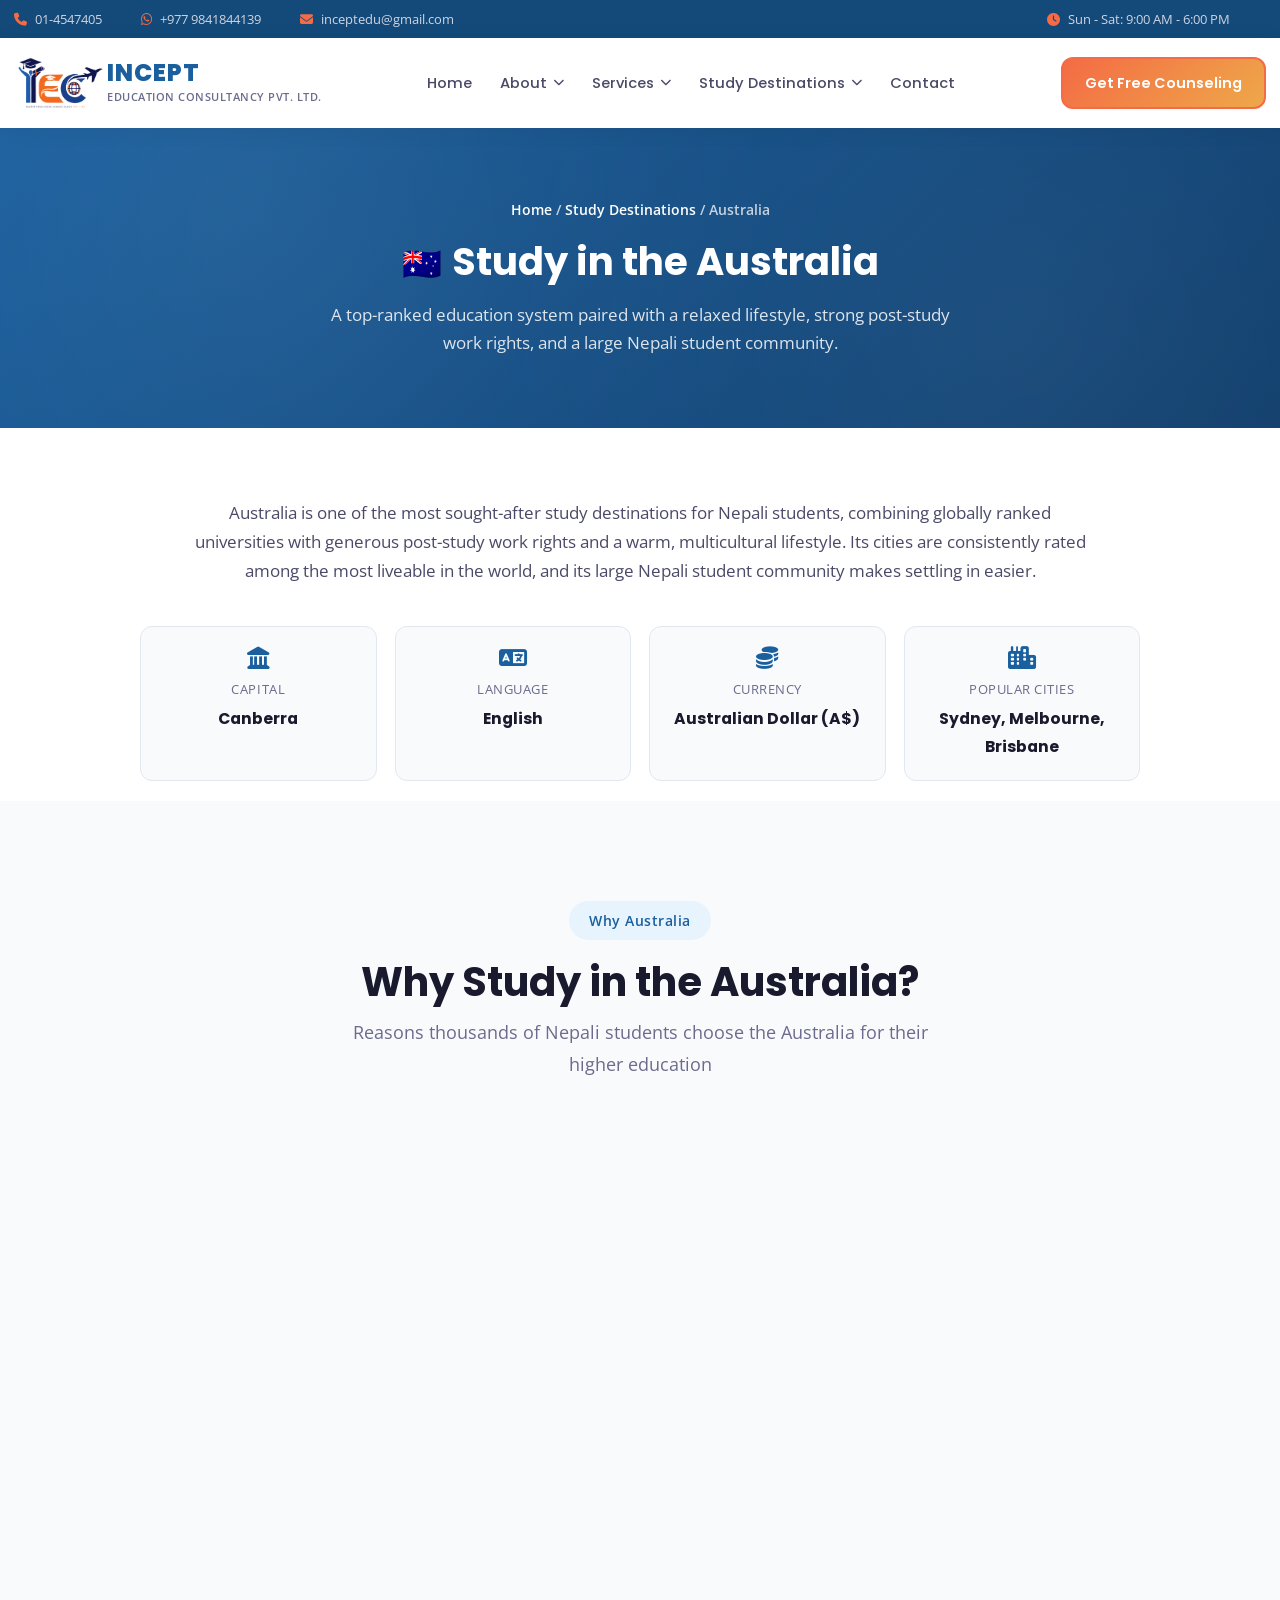
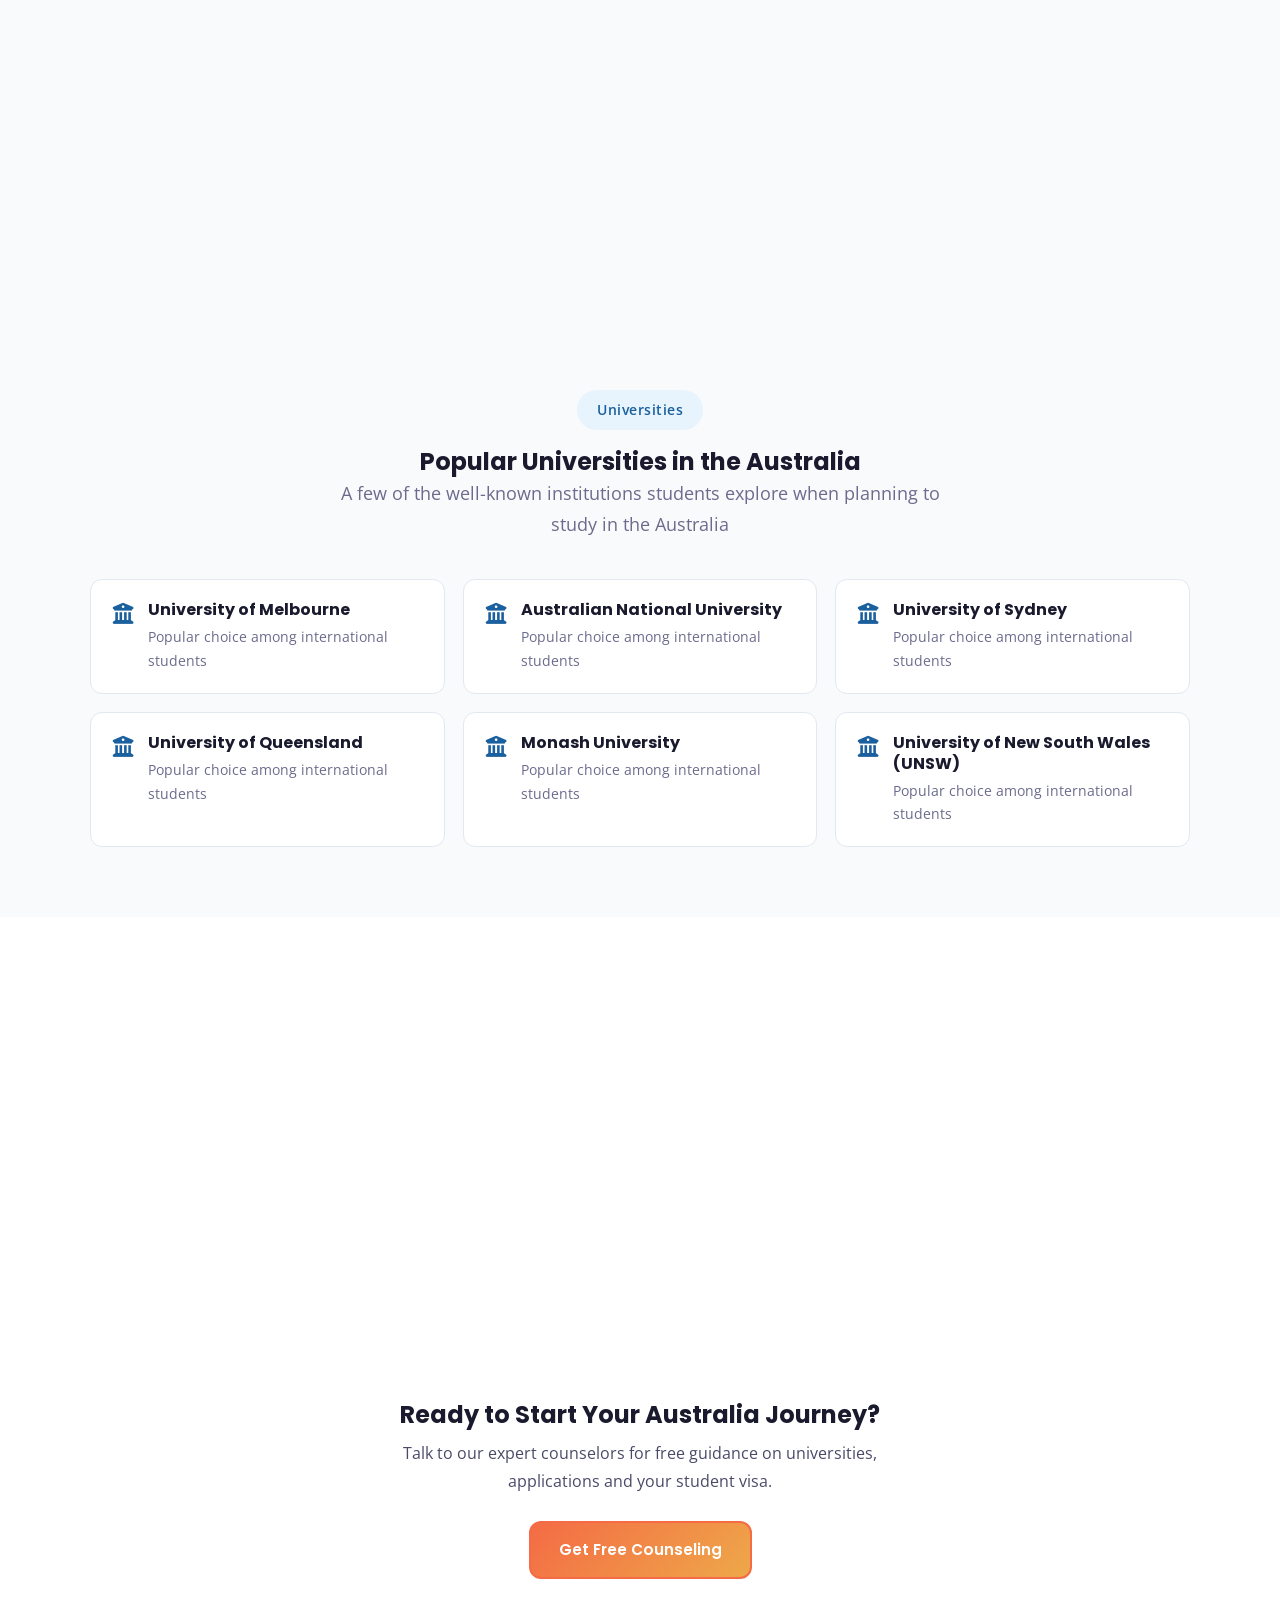
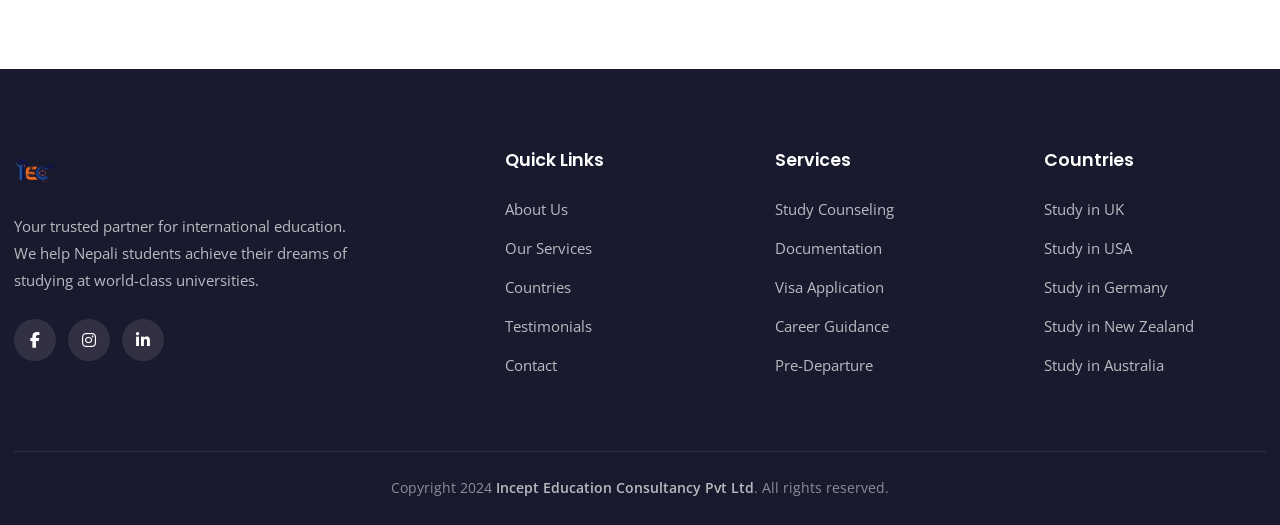
==== about-australia.html @ 6913bbd9 "Add files via upload" ====
<!DOCTYPE html>
<html lang="en">
<head>
    <meta charset="UTF-8">
    <meta name="viewport" content="width=device-width, initial-scale=1.0">
    <title>Study in Australia - Incept Education Consultancy Pvt Ltd</title>
    <meta name="description" content="Study in Australia - globally ranked universities, post-study work rights and student visa guidance from Incept Education Consultancy.">
    <link rel="stylesheet" href="css/style.css">
    <link href="https://fonts.googleapis.com/css2?family=Poppins:wght@300;400;500;600;700;800&family=Open+Sans:wght@400;500;600&display=swap" rel="stylesheet">
    <link rel="stylesheet" href="https://cdnjs.cloudflare.com/ajax/libs/font-awesome/6.4.0/css/all.min.css">
</head>
<body>
    <!-- Top Bar -->
    <div class="top-bar">
        <div class="container">
            <div class="top-bar-left">
                <span><i class="fas fa-phone"></i> <span class="editable" data-key="phone">01-4547405</span></span>
                <span><i class="fab fa-whatsapp"></i> <span class="editable" data-key="whatsapp">+977 9841844139</span></span>
                <span><i class="fas fa-envelope"></i> <span class="editable" data-key="email">inceptedu@gmail.com</span></span>
            </div>
            <div class="top-bar-right">
                <span><i class="fas fa-clock"></i> <span class="editable" data-key="hours">Sun - Sat: 9:00 AM - 6:00 PM</span></span>
            </div>
        </div>
    </div>

    <!-- Navigation -->
    <nav class="navbar" id="navbar">
        <div class="container">

            <a href="index.html" class="logo">
                <img src="images/logo.png" alt="Incept Education Consultancy Logo">
                <div class="logo-text">
                    <span class="logo-title editable" data-key="companyName">INCEPT</span>
                    <span class="logo-subtitle editable" data-key="companyTagline">Education Consultancy</span>
                </div>
            </a>

            <ul class="nav-menu" id="navMenu">
                <li><a href="index.html#home">Home</a></li>
                <li class="has-dropdown">
                    <a href="index.html#about" class="dropdown-toggle">About <i class="fas fa-chevron-down dropdown-arrow"></i></a>
                    <ul class="dropdown-menu">
                        <li><a href="ceo-message.html">Message from CEO</a></li>
                        <li><a href="index.html#about">Our Story</a></li>
                        <li><a href="index.html#about">Why Choose Us</a></li>
                        <li><a href="index.html#testimonials">Student Success Stories</a></li>
                    </ul>
                </li>
                <li class="has-dropdown">
                    <a href="index.html#services" class="dropdown-toggle">Services <i class="fas fa-chevron-down dropdown-arrow"></i></a>
                    <ul class="dropdown-menu">
                        <li><a href="index.html#services">Study Counseling</a></li>
                        <li><a href="index.html#services">Documentation</a></li>
                        <li><a href="index.html#services">Visa Application</a></li>
                        <li><a href="index.html#services">Career Guidance</a></li>
                        <li><a href="index.html#services">Pre-Departure Orientation</a></li>
                    </ul>
                </li>
                <li class="has-dropdown">
                    <a href="index.html#countries" class="dropdown-toggle">Study Destinations <i class="fas fa-chevron-down dropdown-arrow"></i></a>
                    <ul class="dropdown-menu">
                        <li><a href="about-uk.html">Study in UK</a></li>
                        <li><a href="about-usa.html">Study in USA</a></li>
                        <li><a href="about-germany.html">Study in Germany</a></li>
                        <li><a href="about-newzealand.html">Study in New Zealand</a></li>
                        <li><a href="about-australia.html" class="active">Study in Australia</a></li>
                    </ul>
                </li>
                <li><a href="index.html#contact">Contact</a></li>
            </ul>
            <a href="index.html#contact" class="btn btn-primary nav-cta">Get Free Counseling</a>
            <div class="hamburger" id="hamburger">
                <span></span>
                <span></span>
                <span></span>
            </div>
        </div>
    </nav>

    <!-- Country Hero -->
    <section class="ceo-hero country-hero">
        <div class="container">
            <div class="ceo-breadcrumb"><a href="index.html">Home</a> / <a href="index.html#countries">Study Destinations</a> / Australia</div>
            <h1><span class="flag-emoji">🇦🇺</span>Study in the Australia</h1>
            <p>A top-ranked education system paired with a relaxed lifestyle, strong post-study work rights, and a large Nepali student community.</p>
        </div>
    </section>

    <!-- Country Intro + Quick Facts -->
    <section class="country-intro">
        <div class="container">
            <p class="country-intro-text">Australia is one of the most sought-after study destinations for Nepali students, combining globally ranked universities with generous post-study work rights and a warm, multicultural lifestyle. Its cities are consistently rated among the most liveable in the world, and its large Nepali student community makes settling in easier.</p>
            <div class="quick-facts-grid">
                <div class="quick-fact">
                    <i class="fa-solid fa-landmark"></i>
                    <span class="quick-fact-label">Capital</span>
                    <span class="quick-fact-value">Canberra</span>
                </div>
                <div class="quick-fact">
                    <i class="fa-solid fa-language"></i>
                    <span class="quick-fact-label">Language</span>
                    <span class="quick-fact-value">English</span>
                </div>
                <div class="quick-fact">
                    <i class="fa-solid fa-coins"></i>
                    <span class="quick-fact-label">Currency</span>
                    <span class="quick-fact-value">Australian Dollar (A$)</span>
                </div>
                <div class="quick-fact">
                    <i class="fa-solid fa-city"></i>
                    <span class="quick-fact-label">Popular Cities</span>
                    <span class="quick-fact-value">Sydney, Melbourne, Brisbane</span>
                </div>
            </div>
        </div>
    </section>

    <!-- Why Study in Country -->
    <section class="why-choose">
        <div class="container">
            <div class="badge">Why Australia</div>
            <h2>Why Study in the Australia?</h2>
            <p class="section-desc">Reasons thousands of Nepali students choose the Australia for their higher education</p>
            <div class="why-grid">
                <div class="why-feature">
                    <div class="why-icon"><i class="fa-solid fa-graduation-cap"></i></div>
                    <h3>Globally Ranked Universities</h3>
                    <p>Several Australian universities are consistently ranked among the top 100 in the world.</p>
                </div>
                <div class="why-feature">
                    <div class="why-icon"><i class="fa-solid fa-briefcase"></i></div>
                    <h3>Work While You Study</h3>
                    <p>Eligible student visa holders can generally work part-time during the semester and more during scheduled breaks.</p>
                </div>
                <div class="why-feature">
                    <div class="why-icon"><i class="fa-solid fa-route"></i></div>
                    <h3>Post-Study Work Visa</h3>
                    <p>Graduates from many programmes can apply for a temporary graduate visa to gain Australian work experience.</p>
                </div>
                <div class="why-feature">
                    <div class="why-icon"><i class="fa-solid fa-users"></i></div>
                    <h3>Large Nepali Community</h3>
                    <p>A well-established Nepali student community across major cities makes it easier to settle in.</p>
                </div>
                <div class="why-feature">
                    <div class="why-icon"><i class="fa-solid fa-sun"></i></div>
                    <h3>High Quality of Life</h3>
                    <p>Cities like Melbourne and Sydney are consistently ranked among the world's most liveable.</p>
                </div>
                <div class="why-feature">
                    <div class="why-icon"><i class="fa-solid fa-earth-americas"></i></div>
                    <h3>Strong Global Recognition</h3>
                    <p>Australian qualifications are respected by employers throughout Asia-Pacific and beyond.</p>
                </div>
            </div>
        </div>
    </section>

    <!-- Popular Universities -->
    <section class="uni-section">
        <div class="container">
            <div class="badge">Universities</div>
            <h2>Popular Universities in the Australia</h2>
            <p class="section-desc">A few of the well-known institutions students explore when planning to study in the Australia</p>
            <div class="uni-grid">
                <div class="uni-card">
                    <i class="fa-solid fa-building-columns"></i>
                    <div>
                        <h4>University of Melbourne</h4>
                        <p>Popular choice among international students</p>
                    </div>
                </div>
                <div class="uni-card">
                    <i class="fa-solid fa-building-columns"></i>
                    <div>
                        <h4>Australian National University</h4>
                        <p>Popular choice among international students</p>
                    </div>
                </div>
                <div class="uni-card">
                    <i class="fa-solid fa-building-columns"></i>
                    <div>
                        <h4>University of Sydney</h4>
                        <p>Popular choice among international students</p>
                    </div>
                </div>
                <div class="uni-card">
                    <i class="fa-solid fa-building-columns"></i>
                    <div>
                        <h4>University of Queensland</h4>
                        <p>Popular choice among international students</p>
                    </div>
                </div>
                <div class="uni-card">
                    <i class="fa-solid fa-building-columns"></i>
                    <div>
                        <h4>Monash University</h4>
                        <p>Popular choice among international students</p>
                    </div>
                </div>
                <div class="uni-card">
                    <i class="fa-solid fa-building-columns"></i>
                    <div>
                        <h4>University of New South Wales (UNSW)</h4>
                        <p>Popular choice among international students</p>
                    </div>
                </div>
            </div>
        </div>
    </section>

    <!-- Student Visa Box -->
    <section class="visa-section">
        <div class="container">
            <div class="visa-box">
                <div class="visa-box-icon"><i class="fa-solid fa-passport"></i></div>
                <div class="visa-box-content">
                    <h3>Australia Student Visa (Subclass 500)</h3>
                    <p>Studying in Australia requires a Subclass 500 Student Visa, including proof of enrolment (CoE), financial capacity, and Genuine Student requirements. Our team supports you every step - or check the official process below.</p>
                    <a href="https://immi.homeaffairs.gov.au/visas/getting-a-visa/visa-listing/student-500" target="_blank" rel="noopener noreferrer" class="btn"><i class="fa-solid fa-arrow-up-right-from-square"></i> Visit Official Australia Immigration Site</a>
                </div>
            </div>
        </div>
    </section>

    <!-- CTA -->
    <section class="country-cta">
        <div class="container">
            <h2>Ready to Start Your Australia Journey?</h2>
            <p>Talk to our expert counselors for free guidance on universities, applications and your student visa.</p>
            <a href="index.html#contact" class="btn btn-primary">Get Free Counseling</a>
        </div>
    </section>

    <!-- Footer -->
    <footer class="footer">
        <div class="container">
            <div class="footer-grid">
                <div class="footer-about">
                    <div class="footer-logo">
                        <img src="images/logo.png" alt="Incept Education Consultancy Pvt Ltd Logo">
                    </div>
                    <p class="editable" data-key="footerDesc">Your trusted partner for international education. We help Nepali students achieve their dreams of studying at world-class universities.</p>
                    <div class="social-links">
                        <a href="https://www.facebook.com/incepteducationconsultancy" target="_blank"><i class="fab fa-facebook-f"></i></a>
                        <a href="https://www.instagram.com/incepteducationconsultancy" target="_blank"><i class="fab fa-instagram"></i></a>
                        <a href="https://linkedin.com/company/incept-education-consultancy-pvt-ltd" target="_blank"><i class="fab fa-linkedin-in"></i></a>
                    </div>
                </div>
                <div class="footer-links">
                    <h3>Quick Links</h3>
                    <ul>
                        <li><a href="index.html#about">About Us</a></li>
                        <li><a href="index.html#services">Our Services</a></li>
                        <li><a href="index.html#countries">Countries</a></li>
                        <li><a href="index.html#testimonials">Testimonials</a></li>
                        <li><a href="index.html#contact">Contact</a></li>
                    </ul>
                </div>
                <div class="footer-links">
                    <h3>Services</h3>
                    <ul>
                        <li><a href="index.html#services">Study Counseling</a></li>
                        <li><a href="index.html#services">Documentation</a></li>
                        <li><a href="index.html#services">Visa Application</a></li>
                        <li><a href="index.html#services">Career Guidance</a></li>
                        <li><a href="index.html#services">Pre-Departure</a></li>
                    </ul>
                </div>
                <div class="footer-links">
                    <h3>Countries</h3>
                    <ul>
                        <li><a href="about-uk.html">Study in UK</a></li>
                        <li><a href="about-usa.html">Study in USA</a></li>
                        <li><a href="about-germany.html">Study in Germany</a></li>
                        <li><a href="about-newzealand.html">Study in New Zealand</a></li>
                        <li><a href="about-australia.html">Study in Australia</a></li>
                    </ul>
                </div>
            </div>
            <div class="footer-bottom">
                <p>Copyright 2024 <span class="editable" data-key="companyFullName">Incept Education Consultancy Pvt Ltd</span>. All rights reserved.</p>
            </div>
        </div>
    </footer>

    <!-- Back to Top Button -->
    <a href="#" class="back-to-top" id="backToTop">
        <i class="fas fa-arrow-up"></i>
    </a>

    <script src="js/config.js"></script>
    <script src="js/main.js"></script>
</body>
</html>
---- css/style.css ----
/* ============================================
   INCEPT EDUCATION CONSULTANCY - STYLESHEET
   Modern, responsive, professional design
   ============================================ */

/* CSS Variables */
:root {
    --primary: #1a5f9e;
    --primary-dark: #134a7a;
    --primary-light: #e8f4fd;
    --accent: #f46b45;
    --accent-hover: #e55a2e;
    --text-dark: #1a1a2e;
    --text-body: #4a4a68;
    --text-light: #6b6b8d;
    --white: #ffffff;
    --bg-light: #f8fafc;
    --bg-gray: #eef2f7;
    --border: #e2e8f0;
    --shadow: 0 4px 6px -1px rgba(0, 0, 0, 0.07);
    --shadow-lg: 0 20px 40px -10px rgba(0, 0, 0, 0.1);
    --shadow-xl: 0 25px 60px -15px rgba(0, 0, 0, 0.15);
    --gradient-hero: linear-gradient(135deg, #1a5f9e 0%, #2c8fd1 50%, #1a5f9e 100%);
    --gradient-hero-overlay: linear-gradient(135deg, rgba(26, 95, 158, 0.92) 0%, rgba(44, 143, 209, 0.88) 100%);
    --gradient-accent: linear-gradient(135deg, #f46b45 0%, #eea849 100%);
    --gradient-cta: linear-gradient(135deg, #1a5f9e 0%, #0f3d6b 100%);
    --gradient-warm: linear-gradient(135deg, #667eea 0%, #764ba2 100%);
    --radius-sm: 8px;
    --radius-md: 12px;
    --radius-lg: 20px;
    --radius-xl: 28px;
    --transition: all 0.3s ease;
}

/* Reset & Base */
*, *::before, *::after {
    margin: 0;
    padding: 0;
    box-sizing: border-box;
}

html {
    scroll-behavior: smooth;
}

body {
    font-family: 'Open Sans', sans-serif;
    color: var(--text-body);
    line-height: 1.7;
    overflow-x: hidden;
    background: var(--white);
    margin: 0;
    padding: 0;
}

h1, h2, h3, h4, h5, h6 {
    font-family: 'Poppins', sans-serif;
    color: var(--text-dark);
    font-weight: 700;
    line-height: 1.3;
}

a {
    text-decoration: none;
    color: inherit;
    transition: var(--transition);
}

ul {
    list-style: none;
}

img {
    max-width: 100%;
    height: auto;
    display: block;
}

.container {
    max-width: 1320px;
    margin: 0 auto;
    padding: 0 14px;
}

.container-wide {
    max-width: 1520px;
    padding: 0 10px;
}

/* Buttons */
.btn {
    display: inline-flex;
    align-items: center;
    gap: 8px;
    padding: 14px 28px;
    border-radius: var(--radius-md);
    font-family: 'Poppins', sans-serif;
    font-weight: 600;
    font-size: 0.95rem;
    border: 2px solid transparent;
    cursor: pointer;
    transition: var(--transition);
}

.btn-primary {
    background: var(--gradient-accent);
    color: var(--white);
    border-color: var(--accent);
}

.btn-primary:hover {
    transform: translateY(-2px);
    box-shadow: 0 10px 30px rgba(244, 107, 69, 0.3);
}

.btn-outline {
    background: transparent;
    color: var(--white);
    border-color: rgba(255, 255, 255, 0.5);
}

.btn-outline:hover {
    background: rgba(255, 255, 255, 0.15);
    border-color: var(--white);
}

.btn-white {
    background: var(--white);
    color: var(--primary);
    border-color: var(--white);
}

.btn-white:hover {
    transform: translateY(-2px);
    box-shadow: 0 10px 30px rgba(255, 255, 255, 0.3);
}

.btn-lg {
    padding: 16px 36px;
    font-size: 1.05rem;
}

.btn-full {
    width: 100%;
    justify-content: center;
}

/* Badge */
.badge {
    display: inline-block;
    padding: 8px 20px;
    background: var(--primary-light);
    color: var(--primary);
    border-radius: 50px;
    font-size: 0.85rem;
    font-weight: 600;
    letter-spacing: 0.5px;
    margin-bottom: 16px;
}

.section-desc {
    font-size: 1.15rem;
    color: var(--text-light);
    max-width: 600px;
    margin: 0 auto 40px;
}

/* ==========================================
   TOP BAR
   ========================================== */
.top-bar {
    background: var(--primary-dark);
   color: #cfd4e0;
  font-size: 13px;
  padding: 8px 0;
}
.top-bar .container { display: flex; justify-content: space-between; flex-wrap: wrap; gap: 6px; }
.top-bar-left span, .top-bar-right span { margin-right: 18px; }
.top-bar i { color: var(--accent); margin-right: 5px; }

/* ==========================================
   NAVIGATION
   ========================================== */
.navbar {
    background: var(--white);
    padding: 16px 0;
    position: sticky;
    top: 0;
    z-index: 1000;
    box-shadow: 0 2px 20px rgba(0, 0, 0, 0.06);
    transition: var(--transition);
}

.navbar .container {
    display: flex;
    align-items: center;
    justify-content: space-between;
    gap: 24px;
    flex-wrap: nowrap;
}

.logo {
    display: flex;
    align-items: center;
    flex-shrink: 0;
}

.logo img {
    height: 58px;
    width: auto;
    object-fit: contain;
}

.logo-text {
    display: flex;
    flex-direction: column;
}

.logo-title {
    font-family: 'Poppins', sans-serif;
    font-size: 1.5rem;
    font-weight: 800;
    color: var(--primary);
    line-height: 1.1;
    letter-spacing: 1px;
}

.logo-subtitle {
    font-size: 0.7rem;
    color: var(--text-light);
    letter-spacing: 0.5px;
    text-transform: uppercase;
    font-weight: 600;
    white-space: nowrap;
}

/* Partner Universities Slider */
.partners {
    background: var(--bg-light);
    padding: 50px 0 60px;
    overflow: hidden;
}

.partners-heading {
    text-align: center;
    font-size: 0.95rem;
    font-weight: 600;
    letter-spacing: 1.5px;
    text-transform: uppercase;
    color: var(--text-light);
    margin-bottom: 30px;
}

.partners-track-wrapper {
    width: 100%;
    overflow: hidden;
    -webkit-mask-image: linear-gradient(to right, transparent, #000 8%, #000 92%, transparent);
    mask-image: linear-gradient(to right, transparent, #000 8%, #000 92%, transparent);
}

.partners-track {
    display: flex;
    align-items: center;
    gap: 60px;
    width: max-content;
    animation: partners-scroll 25s linear infinite;
}

.partners-track:hover {
    animation-play-state: paused;
}

.partner-logo {
    flex: 0 0 auto;
    height: 70px;
    display: flex;
    align-items: center;
    justify-content: center;
}

.partner-logo img {
    max-height: 100%;
    max-width: 160px;
    object-fit: contain;
    filter: grayscale(100%);
    opacity: 0.7;
    transition: var(--transition);
}

.partner-logo img:hover {
    filter: grayscale(0%);
    opacity: 1;
}

@keyframes partners-scroll {
    0% {
        transform: translateX(0);
    }
    100% {
        transform: translateX(-50%);
    }
}

/* Nav Dropdown Menus */
.has-dropdown {
    position: relative;
}

.dropdown-toggle {
    display: flex !important;
    align-items: center;
    gap: 6px;
}

.dropdown-arrow {
    font-size: 0.7rem;
    transition: var(--transition);
}

.has-dropdown:hover .dropdown-arrow,
.has-dropdown.open .dropdown-arrow {
    transform: rotate(180deg);
}

.dropdown-menu {
    position: absolute;
    top: calc(100% + 15px);
    left: 0;
    min-width: 230px;
    background: var(--white);
    border-radius: var(--radius-md);
    box-shadow: var(--shadow-xl);
    list-style: none;
    padding: 10px;
    opacity: 0;
    visibility: hidden;
    transform: translateY(10px);
    transition: var(--transition);
    z-index: 200;
}

.has-dropdown:hover .dropdown-menu,
.has-dropdown.open .dropdown-menu {
    opacity: 1;
    visibility: visible;
    transform: translateY(0);
}

.dropdown-menu li a {
    display: block;
    padding: 10px 14px;
    border-radius: var(--radius-sm);
    color: var(--text-body);
    font-size: 0.92rem;
    font-weight: 500;
    transition: var(--transition);
}

.dropdown-menu li a:hover {
    background: var(--primary-light);
    color: var(--primary);
    padding-left: 18px;
}

@media (max-width: 992px) {
    .dropdown-menu {
        position: static;
        opacity: 1;
        visibility: visible;
        transform: none;
        box-shadow: none;
        max-height: 0;
        overflow: hidden;
        padding: 0;
        transition: max-height 0.3s ease;
    }
    .has-dropdown.open .dropdown-menu {
        max-height: 400px;
        padding: 6px 0 6px 14px;
    }
}

/* Success Stories Slider */
.success-slider-section {
    background: var(--white);
    padding: 40px 0 50px;
    overflow: hidden;
}

.success-track-wrapper {
    width: 100%;
    overflow: hidden;
    -webkit-mask-image: linear-gradient(to right, transparent, #000 5%, #000 95%, transparent);
    mask-image: linear-gradient(to right, transparent, #000 5%, #000 95%, transparent);
}

.success-track {
    display: flex;
    align-items: center;
    gap: 16px;
    width: max-content;
    animation: success-scroll 35s linear infinite;
}

.success-track:hover {
    animation-play-state: paused;
}

.success-photo {
    flex: 0 0 auto;
    width: 130px;
    height: 130px;
    border-radius: var(--radius-md);
    overflow: hidden;
    box-shadow: var(--shadow);
    border: 2px solid var(--white);
}

.success-photo img {
    width: 100%;
    height: 100%;
    object-fit: cover;
    transition: var(--transition);
}

.success-photo img:hover {
    transform: scale(1.06);
}

@keyframes success-scroll {
    0% {
        transform: translateX(0);
    }
    100% {
        transform: translateX(-50%);
    }
}

.nav-menu {
    display: flex;
    align-items: center;
    gap: 4px;
    flex-shrink: 1;
}

.nav-menu a {
    font-family: 'Poppins', sans-serif;
    font-weight: 500;
    font-size: 0.92rem;
    color: var(--text-body);
    padding: 8px 12px;
    border-radius: var(--radius-sm);
    transition: var(--transition);
    white-space: nowrap;
}

.nav-menu a:hover,
.nav-menu a.active {
    color: var(--primary);
    background: var(--primary-light);
}

.nav-cta {
    padding: 12px 22px;
    font-size: 0.9rem;
    white-space: nowrap;
    flex-shrink: 0;
}

.hamburger {
    display: none;
    flex-direction: column;
    gap: 5px;
    cursor: pointer;
    padding: 5px;
}

.hamburger span {
    width: 28px;
    height: 3px;
    background: var(--primary);
    border-radius: 3px;
    transition: var(--transition);
}

.hamburger.active span:nth-child(1) {
    transform: rotate(45deg) translate(5px, 5px);
}

.hamburger.active span:nth-child(2) {
    opacity: 0;
}

.hamburger.active span:nth-child(3) {
    transform: rotate(-45deg) translate(6px, -6px);
}

/* ==========================================
   HERO SECTION
   ========================================== */
.hero {
    background: var(--primary-dark);
    position: relative;
    overflow: hidden;
    padding: 0 0 80px;
}

.hero-bg-slider {
    position: absolute;
    inset: 0;
    z-index: 0;
}

.hero-bg-slide {
    position: absolute;
    inset: 0;
    background-size: cover;
    background-position: center;
    opacity: 0;
    transition: opacity 1.8s ease-in-out;
}

.hero-bg-slide.active {
    opacity: 1;
}

.hero-bg-label {
    position: absolute;
    bottom: 24px;
    right: 32px;
    background: rgba(0, 0, 0, 0.35);
    color: var(--white);
    padding: 8px 18px;
    border-radius: 50px;
    font-size: 0.85rem;
    font-weight: 600;
    backdrop-filter: blur(6px);
    opacity: 0;
    transition: opacity 1.8s ease-in-out;
}

.hero-bg-slide.active .hero-bg-label {
    opacity: 1;
}

.hero-overlay {
    position: absolute;
    inset: 0;
    z-index: 1;
    background: var(--gradient-hero-overlay);
}

.hero::before {
    content: '';
    position: absolute;
    top: 0;
    left: 0;
    right: 0;
    bottom: 0;
    z-index: 1;
    background: 
        radial-gradient(circle at 20% 80%, rgba(255, 255, 255, 0.08) 0%, transparent 50%),
        radial-gradient(circle at 80% 20%, rgba(255, 255, 255, 0.05) 0%, transparent 50%);
    pointer-events: none;
}

.hero::after{
    display:none;
}

.hero-content {
    position: relative;
    z-index: 3;
    text-align: center;
    max-width: 900px;
    margin: 0 auto;
}

.hero-badge {
    display: inline-block;
    background: rgba(255, 255, 255, 0.15);
    color: var(--white);
    padding: 10px 24px;
    border-radius: 50px;
    font-size: 0.9rem;
    font-weight: 600;
    margin-bottom: 24px;
    backdrop-filter: blur(10px);
    border: 1px solid rgba(255, 255, 255, 0.2);
}

.hero-title {
    font-size: 3.5rem;
    color: var(--white);
    margin-bottom: 24px;
    line-height: 1.2;
    text-shadow: 0 2px 20px rgba(0, 0, 0, 0.1);
}

.hero-desc {
    font-size: 1.25rem;
    color: rgba(255, 255, 255, 0.9);
    margin-bottom: 40px;
    max-width: 700px;
    margin-left: auto;
    margin-right: auto;
}

.hero-btns {
    display: flex;
    gap: 16px;
    justify-content: center;
    margin-bottom: 60px;
    flex-wrap: wrap;
}

.hero-stats {
    display: grid;
    grid-template-columns: repeat(4, 1fr);
    gap: 24px;
    max-width: 800px;
    margin: 0 auto;
}

.stat-item {
    background: rgba(255, 255, 255, 0.12);
    backdrop-filter: blur(10px);
    border: 1px solid rgba(255, 255, 255, 0.15);
    border-radius: var(--radius-lg);
    padding: 24px 16px;
    text-align: center;
    transition: var(--transition);
}

.stat-item:hover {
    background: rgba(255, 255, 255, 0.2);
    transform: translateY(-4px);
}

.stat-number {
    font-family: 'Poppins', sans-serif;
    font-size: 2.2rem;
    font-weight: 800;
    color: var(--white);
    display: block;
    line-height: 1;
    margin-bottom: 8px;
}

.stat-label {
    font-size: 0.9rem;
    color: rgba(255, 255, 255, 0.85);
    font-weight: 500;
}

/* ==========================================
   ABOUT SECTION
   ========================================== */
.about {
    padding: 100px 0;
    background: var(--white);
}

.about-wrapper {
    display: grid;
    grid-template-columns: 1fr 1.2fr;
    gap: 40px;
    align-items: center;
}
.about-image {
    position: relative;
}

.about-img-wrapper {
    position: relative;
    width: 100%;
    aspect-ratio: 4/5;
    border-radius: var(--radius-xl);
    overflow: hidden;
    background: var(--gradient-hero);
    display: flex;
    align-items: center;
    justify-content: center;
    box-shadow: var(--shadow-xl);
}


.about-img-wrapper::before {
    content: '';
    position: absolute;
    top: 0;
    left: 0;
    right: 0;
    bottom: 0;
    background: 
        radial-gradient(circle at 30% 70%, rgba(255, 255, 255, 0.15) 0%, transparent 50%);
}

.about-img-wrapper i {
    font-size: 120px;
    color: rgba(255, 255, 255, 0.25);
    position: relative;
    z-index: 1;
}

.experience-badge {
    position: absolute;
    bottom: -20px;
    right: -20px;
    background: var(--white);
    border-radius: var(--radius-lg);
    padding: 24px 32px;
    box-shadow: var(--shadow-xl);
    text-align: center;
    z-index: 2;
}

.exp-years {
    font-family: 'Poppins', sans-serif;
    font-size: 2.5rem;
    font-weight: 800;
    color: var(--primary);
    display: block;
    line-height: 1;
}

.exp-text {
    font-size: 0.85rem;
    color: var(--text-light);
    font-weight: 600;
    text-transform: uppercase;
    letter-spacing: 1px;
}

.about-content h2 {
    font-size: 2.5rem;
    margin-bottom: 8px;
}

.about-content h3 {
    font-size: 1.4rem;
    color: var(--primary);
    margin: 24px 0 16px;
}

.about-content p {
    margin-bottom: 16px;
    color: var(--text-body);
}

.about-features {
    display: grid;
    grid-template-columns: 1fr 1fr;
    gap: 16px;
    margin: 32px 0;
}

.about-feature {
    display: flex;
    align-items: center;
    gap: 12px;
    padding: 14px 18px;
    background: var(--bg-light);
    border-radius: var(--radius-md);
    font-weight: 600;
    color: var(--text-dark);
    font-size: 0.95rem;
    transition: var(--transition);
}

.about-feature:hover {
    background: var(--primary-light);
    color: var(--primary);
    transform: translateX(4px);
}

.about-feature i {
    color: var(--accent);
    font-size: 1.1rem;
}

/* ==========================================
   SERVICES SECTION
   ========================================== */
.services {
    padding: 70px 0;
    background: var(--bg-light);
    text-align: center;
}

.services h2 {
    font-size: 2.5rem;
    margin-bottom: 8px;
}

.services-grid {
    display: grid;
    grid-template-columns: repeat(3, 1fr);
    gap: 18px;
    margin-top: 32px;
}

.service-card {
    background: var(--white);
    border-radius: var(--radius-xl);
    padding: 32px 26px;
    text-align: left;
    transition: var(--transition);
    border: 1px solid var(--border);
    position: relative;
    overflow: hidden;
}

.service-card::before {
    content: '';
    position: absolute;
    top: 0;
    left: 0;
    right: 0;
    height: 4px;
    background: var(--gradient-accent);
    transform: scaleX(0);
    transition: var(--transition);
    transform-origin: left;
}

.service-card:hover {
    transform: translateY(-8px);
    box-shadow: var(--shadow-xl);
    border-color: transparent;
}

.service-card:hover::before {
    transform: scaleX(1);
}

.service-icon {
    width: 64px;
    height: 64px;
    background: var(--primary-light);
    border-radius: var(--radius-md);
    display: flex;
    align-items: center;
    justify-content: center;
    margin-bottom: 24px;
    transition: var(--transition);
}

.service-icon i {
    font-size: 1.8rem;
    color: var(--primary);
    transition: var(--transition);
}

.service-card:hover .service-icon {
    background: var(--primary);
}

.service-card:hover .service-icon i {
    color: var(--white);
}

.service-card h3 {
    font-size: 1.25rem;
    margin-bottom: 12px;
    color: var(--text-dark);
}

.service-card p {
    color: var(--text-light);
    font-size: 0.95rem;
    line-height: 1.7;
    margin-bottom: 20px;
}

.service-link {
    display: inline-flex;
    align-items: center;
    gap: 8px;
    color: var(--primary);
    font-weight: 600;
    font-size: 0.95rem;
    transition: var(--transition);
}

.service-link:hover {
    color: var(--accent);
    gap: 12px;
}

.service-link i {
    font-size: 0.8rem;
    transition: var(--transition);
}

/* ==========================================
   COUNTRIES SECTION
   ========================================== */
.countries {
    padding: 100px 0;
    background: var(--white);
    text-align: center;
}

.countries h2 {
    font-size: 2.5rem;
    margin-bottom: 8px;
}

.countries-grid {
    display: grid;
    grid-template-columns: repeat(5, 1fr);
    gap: 24px;
    margin-top: 50px;
}

.country-card {
    background: var(--white);
    border-radius: var(--radius-xl);
    overflow: hidden;
    border: 1px solid var(--border);
    transition: var(--transition);
    box-shadow: var(--shadow);
}

.country-card:hover {
    transform: translateY(-8px);
    box-shadow: var(--shadow-xl);
    border-color: transparent;
}

.country-flag-wrapper {
    height: 120px;
    display: flex;
    align-items: center;
    justify-content: center;
    background: var(--bg-light);
    position: relative;
    overflow: hidden;
}

.country-flag-wrapper::after {
    content: '';
    position: absolute;
    bottom: 0;
    left: 0;
    right: 0;
    height: 40px;
    background: linear-gradient(to top, var(--white), transparent);
}

.country-flag {
    width: 80px;
    height: auto;
    border-radius: 4px;
    box-shadow: 0 4px 12px rgba(0, 0, 0, 0.1);
    transition: var(--transition);
}

.country-card:hover .country-flag {
    transform: scale(1.1);
}

.country-info {
    padding: 24px;
    text-align: left;
}

.country-info h3 {
    font-size: 1.15rem;
    margin-bottom: 12px;
    color: var(--text-dark);
}

.country-info p {
    font-size: 0.9rem;
    color: var(--text-light);
    line-height: 1.6;
    margin-bottom: 16px;
}

.country-link {
    display: inline-flex;
    align-items: center;
    gap: 6px;
    color: var(--primary);
    font-weight: 600;
    font-size: 0.9rem;
}

.country-link:hover {
    color: var(--accent);
    gap: 10px;
}

.country-link i {
    font-size: 0.75rem;
    transition: var(--transition);
}

/* ==========================================
   WHY CHOOSE US SECTION
   ========================================== */
.why-choose {
    padding: 100px 0;
    background: var(--bg-light);
    text-align: center;
}

.why-choose h2 {
    font-size: 2.5rem;
    margin-bottom: 8px;
}

.why-grid {
    display: grid;
    grid-template-columns: repeat(4, 1fr);
    gap: 30px;
    margin-top: 50px;
}

.why-feature {
    background: var(--white);
    border-radius: var(--radius-xl);
    padding: 40px 28px;
    text-align: center;
    transition: var(--transition);
    border: 1px solid var(--border);
}

.why-feature:hover {
    transform: translateY(-6px);
    box-shadow: var(--shadow-xl);
    border-color: transparent;
}

.why-icon {
    width: 72px;
    height: 72px;
    background: var(--primary-light);
    border-radius: 50%;
    display: flex;
    align-items: center;
    justify-content: center;
    margin: 0 auto 24px;
    transition: var(--transition);
}

.why-icon i {
    font-size: 1.8rem;
    color: var(--primary);
    transition: var(--transition);
}

.why-feature:hover .why-icon {
    background: var(--primary);
}

.why-feature:hover .why-icon i {
    color: var(--white);
}

.why-feature h3 {
    font-size: 1.2rem;
    margin-bottom: 12px;
    color: var(--text-dark);
}

.why-feature p {
    font-size: 0.95rem;
    color: var(--text-light);
    line-height: 1.7;
}

/* ==========================================
   TESTIMONIALS SECTION
   ========================================== */
.testimonials {
    padding: 100px 0;
    background: var(--white);
    text-align: center;
}

.testimonials h2 {
    font-size: 2.5rem;
    margin-bottom: 8px;
}

.testimonials-slider {
    max-width: 800px;
    margin: 50px auto 0;
    position: relative;
    min-height: 320px;
}

.testimonial-card {
    background: var(--white);
    border-radius: var(--radius-xl);
    padding: 48px 40px;
    border: 1px solid var(--border);
    box-shadow: var(--shadow);
    position: absolute;
    width: 100%;
    opacity: 0;
    transform: translateX(30px);
    transition: all 0.5s ease;
    pointer-events: none;
}

.testimonial-card.active {
    opacity: 1;
    transform: translateX(0);
    position: relative;
    pointer-events: auto;
}

.testimonial-quote {
    font-size: 3rem;
    color: var(--primary);
    opacity: 0.2;
    margin-bottom: 16px;
    line-height: 1;
}

.testimonial-text {
    font-size: 1.15rem;
    line-height: 1.8;
    color: var(--text-body);
    font-style: italic;
    margin-bottom: 32px;
}

.testimonial-author {
    display: flex;
    align-items: center;
    gap: 16px;
    justify-content: center;
}

.author-avatar {
    width: 56px;
    height: 56px;
    border-radius: 50%;
    display: flex;
    align-items: center;
    justify-content: center;
    font-family: 'Poppins', sans-serif;
    font-weight: 700;
    font-size: 1.1rem;
    color: var(--white);
    flex-shrink: 0;
}

.author-info {
    text-align: left;
}

.author-info h4 {
    font-size: 1.1rem;
    color: var(--text-dark);
    margin-bottom: 4px;
}

.author-info p {
    font-size: 0.9rem;
    color: var(--text-light);
}

.testimonial-dots {
    display: flex;
    gap: 10px;
    justify-content: center;
    margin-top: 32px;
}

.dot {
    width: 12px;
    height: 12px;
    border-radius: 50%;
    background: var(--border);
    cursor: pointer;
    transition: var(--transition);
}

.dot.active {
    background: var(--primary);
    width: 32px;
    border-radius: 6px;
}

/* ==========================================
   CTA SECTION
   ========================================== */
.cta {
    background: var(--gradient-cta);
    padding: 100px 0;
    text-align: center;
    position: relative;
    overflow: hidden;
}

.cta::before {
    content: '';
    position: absolute;
    top: 0;
    left: 0;
    right: 0;
    bottom: 0;
    background: 
        radial-gradient(circle at 30% 50%, rgba(255, 255, 255, 0.05) 0%, transparent 50%),
        radial-gradient(circle at 70% 50%, rgba(255, 255, 255, 0.03) 0%, transparent 50%);
    pointer-events: none;
}

.cta .container {
    position: relative;
    z-index: 1;
}

.cta h2 {
    font-size: 2.5rem;
    color: var(--white);
    margin-bottom: 16px;
}

.cta p {
    font-size: 1.15rem;
    color: rgba(255, 255, 255, 0.85);
    max-width: 600px;
    margin: 0 auto 32px;
}

/* ==========================================
   CONTACT SECTION
   ========================================== */
.contact {
    padding: 100px 0;
    background: var(--bg-light);
    text-align: center;
}

.contact h2 {
    font-size: 2.5rem;
    margin-bottom: 8px;
}

.contact-wrapper {
    display: grid;
    grid-template-columns: 1fr 1fr 1.2fr;
    gap: 30px;
    margin-top: 50px;
    text-align: left;
}

.contact-card {
    background: var(--white);
    border-radius: var(--radius-xl);
    padding: 32px;
    border: 1px solid var(--border);
    transition: var(--transition);
}

.contact-card:hover {
    box-shadow: var(--shadow-lg);
}

.contact-card h3 {
    font-size: 1.2rem;
    margin-bottom: 24px;
    display: flex;
    align-items: center;
    gap: 10px;
    color: var(--text-dark);
}

.contact-card h3 i {
    color: var(--primary);
    font-size: 1.1rem;
}

.contact-card p {
    color: var(--text-body);
    line-height: 1.8;
    font-size: 0.95rem;
}

.contact-map {
    margin-top: 20px;
    border-radius: var(--radius-md);
    overflow: hidden;
}

.contact-item {
    display: flex;
    align-items: flex-start;
    gap: 14px;
    margin-bottom: 20px;
    padding-bottom: 20px;
    border-bottom: 1px solid var(--border);
}

.contact-item:last-of-type {
    border-bottom: none;
    margin-bottom: 0;
    padding-bottom: 0;
}

.contact-item i {
    color: var(--primary);
    font-size: 1.1rem;
    margin-top: 4px;
    width: 24px;
    text-align: center;
}

.contact-item label {
    font-size: 0.8rem;
    color: var(--text-light);
    text-transform: uppercase;
    letter-spacing: 0.5px;
    display: block;
    margin-bottom: 4px;
    font-weight: 600;
}

.contact-item p {
    font-weight: 600;
    color: var(--text-dark);
    font-size: 0.95rem;
}

.contact-card .social-links {
    margin-top: 24px;
    padding-top: 20px;
    border-top: 1px solid var(--border);
}

.social-links {
    display: flex;
    gap: 12px;
}

.social-links a {
    width: 42px;
    height: 42px;
    border-radius: 50%;
    background: var(--primary-light);
    display: flex;
    align-items: center;
    justify-content: center;
    color: var(--primary);
    transition: var(--transition);
}

.social-links a:hover {
    background: var(--primary);
    color: var(--white);
    transform: translateY(-3px);
}

.contact-form-wrapper {
    background: var(--white);
    border-radius: var(--radius-xl);
    padding: 32px;
    border: 1px solid var(--border);
    transition: var(--transition);
}

.contact-form-wrapper:hover {
    box-shadow: var(--shadow-lg);
}

.contact-form-wrapper h3 {
    font-size: 1.3rem;
    margin-bottom: 24px;
    color: var(--text-dark);
}

.contact-form .form-row {
    display: grid;
    grid-template-columns: 1fr 1fr;
    gap: 16px;
}

.form-group {
    margin-bottom: 16px;
}

.form-group input,
.form-group select,
.form-group textarea {
    width: 100%;
    padding: 14px 18px;
    border: 2px solid var(--border);
    border-radius: var(--radius-md);
    font-family: 'Open Sans', sans-serif;
    font-size: 0.95rem;
    color: var(--text-dark);
    transition: var(--transition);
    background: var(--bg-light);
}

.form-group input:focus,
.form-group select:focus,
.form-group textarea:focus {
    outline: none;
    border-color: var(--primary);
    background: var(--white);
    box-shadow: 0 0 0 4px rgba(26, 95, 158, 0.1);
}

.form-group textarea {
    resize: vertical;
    min-height: 100px;
}

.form-group select {
    appearance: none;
    background-image: url("data:image/svg+xml,%3Csvg xmlns='http://www.w3.org/2000/svg' width='12' height='12' fill='%236b6b8d' viewBox='0 0 16 16'%3E%3Cpath d='M7.247 11.14 2.451 5.658C1.885 5.013 2.345 4 3.204 4h9.592a1 1 0 0 1 .753 1.659l-4.796 5.48a1 1 0 0 1-1.506 0z'/%3E%3C/svg%3E");
    background-repeat: no-repeat;
    background-position: right 16px center;
    padding-right: 40px;
}

/* ==========================================
   FOOTER
   ========================================== */
.footer {
    background: var(--text-dark);
    color: rgba(255, 255, 255, 0.7);
    padding: 80px 0 0;
}

.footer-grid {
    display: grid;
    grid-template-columns: 2fr 1fr 1fr 1fr;
    gap: 48px;
    margin-bottom: 60px;
}

.footer-about {
    max-width: 340px;
}

.footer-logo {
    display: flex;
    align-items: center;
    gap: 12px;
    margin-bottom: 20px;
}

.footer-logo img {
    width: 44px;
    height: 44px;
    object-fit: contain;
}

.footer-logo .logo-title {
    color: var(--white);
    font-size: 1.3rem;
}

.footer-logo .logo-subtitle {
    color: rgba(255, 255, 255, 0.6);
}

.footer-about p {
    line-height: 1.8;
    font-size: 0.95rem;
    margin-bottom: 24px;
}

.footer-about .social-links a {
    background: rgba(255, 255, 255, 0.1);
    color: var(--white);
}

.footer-about .social-links a:hover {
    background: var(--primary);
}

.footer-links h3 {
    color: var(--white);
    font-size: 1.1rem;
    margin-bottom: 24px;
    font-weight: 600;
}

.footer-links ul li {
    margin-bottom: 12px;
}

.footer-links ul li a {
    font-size: 0.95rem;
    transition: var(--transition);
    display: inline-block;
}

.footer-links ul li a:hover {
    color: var(--white);
    transform: translateX(4px);
}

.footer-bottom {
    border-top: 1px solid rgba(255, 255, 255, 0.1);
    padding: 24px 0;
    text-align: center;
    font-size: 0.9rem;
    color: rgba(255, 255, 255, 0.5);
}

.footer-bottom span {
    color: rgba(255, 255, 255, 0.7);
    font-weight: 600;
}

/* ==========================================
   BACK TO TOP
   ========================================== */
.back-to-top {
    position: fixed;
    bottom: 30px;
    right: 30px;
    width: 50px;
    height: 50px;
    background: var(--primary);
    color: var(--white);
    border-radius: 50%;
    display: flex;
    align-items: center;
    justify-content: center;
    font-size: 1.2rem;
    cursor: pointer;
    opacity: 0;
    visibility: hidden;
    transition: var(--transition);
    z-index: 999;
    box-shadow: 0 4px 15px rgba(26, 95, 158, 0.3);
}

.back-to-top.visible {
    opacity: 1;
    visibility: visible;
}

.back-to-top:hover {
    background: var(--primary-dark);
    transform: translateY(-4px);
}

/* ==========================================
   AI CHATBOT
   ========================================== */
.chatbot-container {
    position: fixed;
    bottom: 100px;
    right: 30px;
    width: 380px;
    max-height: 550px;
    background: var(--white);
    border-radius: var(--radius-xl);
    box-shadow: 0 20px 60px rgba(0, 0, 0, 0.2);
    z-index: 1001;
    display: flex;
    flex-direction: column;
    overflow: hidden;
    opacity: 0;
    visibility: hidden;
    transform: translateY(20px) scale(0.95);
    transition: all 0.3s cubic-bezier(0.34, 1.56, 0.64, 1);
}

.chatbot-container.active {
    opacity: 1;
    visibility: visible;
    transform: translateY(0) scale(1);
}

.chatbot-header {
    background: var(--gradient-hero);
    color: var(--white);
    padding: 18px 24px;
    display: flex;
    justify-content: space-between;
    align-items: center;
}

.chatbot-title {
    display: flex;
    align-items: center;
    gap: 10px;
    font-weight: 600;
    font-size: 1.05rem;
}

.chatbot-title i {
    font-size: 1.2rem;
}

.chatbot-close {
    background: none;
    border: none;
    color: var(--white);
    font-size: 1.2rem;
    cursor: pointer;
    opacity: 0.8;
    transition: var(--transition);
}

.chatbot-close:hover {
    opacity: 1;
}

.chatbot-messages {
    flex: 1;
    overflow-y: auto;
    padding: 24px;
    display: flex;
    flex-direction: column;
    gap: 14px;
    max-height: 380px;
}

.chatbot-message {
    display: flex;
    max-width: 85%;
}

.chatbot-message.bot {
    align-self: flex-start;
}

.chatbot-message.user {
    align-self: flex-end;
}

.message-bubble {
    padding: 14px 18px;
    border-radius: 18px;
    font-size: 0.9rem;
    line-height: 1.6;
}

.chatbot-message.bot .message-bubble {
    background: var(--bg-light);
    color: var(--text-body);
    border-bottom-left-radius: 4px;
}

.chatbot-message.user .message-bubble {
    background: var(--primary);
    color: var(--white);
    border-bottom-right-radius: 4px;
}

.quick-replies {
    display: flex;
    flex-wrap: wrap;
    gap: 8px;
    padding: 0 24px 16px;
}

.quick-reply {
    padding: 8px 16px;
    background: var(--primary-light);
    color: var(--primary);
    border: 1px solid var(--border);
    border-radius: 20px;
    font-size: 0.85rem;
    font-weight: 600;
    cursor: pointer;
    transition: var(--transition);
    font-family: 'Open Sans', sans-serif;
}

.quick-reply:hover {
    background: var(--primary);
    color: var(--white);
    border-color: var(--primary);
}

.chatbot-input-area {
    display: flex;
    gap: 10px;
    padding: 16px 24px;
    border-top: 1px solid var(--border);
    background: var(--bg-light);
}

.chatbot-input-area input {
    flex: 1;
    padding: 12px 18px;
    border: 2px solid var(--border);
    border-radius: 50px;
    font-size: 0.95rem;
    font-family: 'Open Sans', sans-serif;
    transition: var(--transition);
}

.chatbot-input-area input:focus {
    outline: none;
    border-color: var(--primary);
}

.chatbot-input-area button {
    width: 44px;
    height: 44px;
    border-radius: 50%;
    background: var(--primary);
    color: var(--white);
    border: none;
    cursor: pointer;
    transition: var(--transition);
    display: flex;
    align-items: center;
    justify-content: center;
}

.chatbot-input-area button:hover {
    background: var(--primary-dark);
    transform: scale(1.05);
}

.chatbot-toggle {
    position: fixed;
    bottom: 30px;
    right: 30px;
    width: 60px;
    height: 60px;
    border-radius: 50%;
    background: var(--gradient-accent);
    color: var(--white);
    border: none;
    cursor: pointer;
    font-size: 1.5rem;
    z-index: 1000;
    box-shadow: 0 8px 25px rgba(244, 107, 69, 0.4);
    transition: var(--transition);
    display: flex;
    align-items: center;
    justify-content: center;
}

.chatbot-toggle:hover {
    transform: scale(1.1) rotate(5deg);
}

.chatbot-toggle.hidden {
    transform: scale(0);
    opacity: 0;
}

.chatbot-container.active + .chatbot-toggle {
    display: none;
}

/* ==========================================
   RESPONSIVE DESIGN
   ========================================== */
@media (max-width: 1200px) {
    .container {
        padding: 0 20px;
    }
}

@media (max-width: 1024px) {
    .hero-title {
        font-size: 2.8rem;
    }

    .about-wrapper {
        grid-template-columns: 1fr;
        gap: 40px;
    }

    .about-image {
        max-width: 500px;
        margin: 0 auto;
    }

    .services-grid {
        grid-template-columns: repeat(2, 1fr);
    }

    .countries-grid {
        grid-template-columns: repeat(3, 1fr);
    }

    .why-grid {
        grid-template-columns: repeat(2, 1fr);
    }

    .contact-wrapper {
        grid-template-columns: 1fr 1fr;
    }

    .contact-form-wrapper {
        grid-column: 1 / -1;
    }

    .footer-grid {
        grid-template-columns: 1fr 1fr;
    }
}

@media (max-width: 768px) {
    .top-bar .container {
        justify-content: center;
    }

    .top-bar-left {
        gap: 16px;
    }

    .top-bar-right {
        display: none;
    }

    .hamburger {
        display: flex;
    }

    .nav-menu {
        position: fixed;
        top: 0;
        right: -100%;
        width: 280px;
        height: 100vh;
        background: var(--white);
        flex-direction: column;
        padding: 80px 24px 24px;
        gap: 8px;
        transition: var(--transition);
        box-shadow: -5px 0 30px rgba(0, 0, 0, 0.1);
    }

    .nav-menu.active {
        right: 0;
    }

    .nav-cta {
        display: none;
    }

    .hero {
        padding: 60px 0 40px;
    }

    .hero-title {
        font-size: 2rem;
    }

    .hero-desc {
        font-size: 1rem;
    }

    .hero-stats {
        grid-template-columns: repeat(2, 1fr);
        gap: 12px;
    }

    .stat-item {
        padding: 16px 12px;
    }

    .stat-number {
        font-size: 1.6rem;
    }

    .about,
    .services,
    .countries,
    .why-choose,
    .testimonials,
    .contact,
    .cta {
        padding: 60px 0;
    }

    .about-content h2,
    .services h2,
    .countries h2,
    .why-choose h2,
    .testimonials h2,
    .contact h2,
    .cta h2 {
        font-size: 1.8rem;
    }

    .services-grid {
        grid-template-columns: 1fr;
    }

    .countries-grid {
        grid-template-columns: 1fr;
    }

    .why-grid {
        grid-template-columns: 1fr;
    }

    .contact-wrapper {
        grid-template-columns: 1fr;
    }

    .contact-form .form-row {
        grid-template-columns: 1fr;
    }

    .footer-grid {
        grid-template-columns: 1fr;
        gap: 32px;
    }

    .testimonial-card {
        padding: 32px 24px;
    }

    .testimonial-text {
        font-size: 1rem;
    }

    .chatbot-container {
        width: calc(100vw - 40px);
        right: 20px;
        bottom: 90px;
    }

    .back-to-top {
        bottom: 100px;
    }

    .experience-badge {
        position: relative;
        bottom: auto;
        right: auto;
        margin-top: 20px;
        box-shadow: var(--shadow);
    }
}

@media (max-width: 480px) {
    .hero-title {
        font-size: 1.6rem;
    }

    .hero-btns {
        flex-direction: column;
    }

    .hero-btns .btn {
        width: 100%;
        justify-content: center;
    }

    .top-bar-left {
        flex-direction: column;
        gap: 6px;
        align-items: center;
    }

    .stat-item {
        padding: 12px 8px;
    }

    .stat-number {
        font-size: 1.3rem;
    }

    .stat-label {
        font-size: 0.8rem;
    }

    .about-features {
        grid-template-columns: 1fr;
    }

    .service-card {
        padding: 28px 24px;
    }

    .testimonial-author {
        flex-direction: column;
        text-align: center;
    }

    .author-info {
        text-align: center;
    }

    .chatbot-toggle {
        width: 50px;
        height: 50px;
        font-size: 1.2rem;
    }
}

/* ==========================================
   ANIMATIONS
   ========================================== */
@keyframes fadeInUp {
    from {
        opacity: 0;
        transform: translateY(30px);
    }
    to {
        opacity: 1;
        transform: translateY(0);
    }
}

@keyframes fadeIn {
    from { opacity: 0; }
    to { opacity: 1; }
}

@keyframes slideInRight {
    from {
        opacity: 0;
        transform: translateX(30px);
    }
    to {
        opacity: 1;
        transform: translateX(0);
    }
}

/* ==========================================
   ABOUT ANIMATION WIDGET
   (dot grid + swapping flags + typewriter country name)
   ========================================== */
.about-animation {
    position: relative;
    width: 100%;
    aspect-ratio: 4/5;
    border-radius: var(--radius-xl);
    overflow: hidden;
    background: var(--gradient-hero);
    box-shadow: var(--shadow-xl);
    display: flex;
    align-items: center;
    justify-content: center;
}

.about-animation .background-glow {
    position: absolute;
    inset: 0;
    background:
        radial-gradient(circle at 25% 25%, rgba(255, 255, 255, 0.18) 0%, transparent 45%),
        radial-gradient(circle at 75% 75%, rgba(255, 255, 255, 0.12) 0%, transparent 45%);
    z-index: 1;
}

.about-animation .dot-grid {
    position: absolute;
    inset: 0;
    background-image: radial-gradient(rgba(255, 255, 255, 0.35) 1.5px, transparent 1.5px);
    background-size: 22px 22px;
    z-index: 1;
    animation: dotDrift 12s linear infinite;
}

@keyframes dotDrift {
    0% { background-position: 0 0; }
    100% { background-position: 22px 22px; }
}

.flag-corner {
    position: absolute;
    width: 46px;
    height: 46px;
    border-radius: 50%;
    overflow: hidden;
    z-index: 2;
    border: 3px solid rgba(255, 255, 255, 0.9);
    box-shadow: 0 4px 12px rgba(0, 0, 0, 0.3);
    animation: flagFloat 4s ease-in-out infinite;
}

.flag-corner img {
    width: 100%;
    height: 100%;
    object-fit: cover;
    display: block;
    transition: opacity 0.3s ease;
}

.flag-tl { top: 8%; left: 10%; animation-delay: 0s; }
.flag-tc { top: 5%; left: 50%; margin-left: -23px; animation-delay: 0.6s; }
.flag-tr { top: 8%; right: 10%; animation-delay: 1s; }
.flag-bl { bottom: 22%; left: 10%; animation-delay: 2s; }
.flag-br { bottom: 22%; right: 10%; animation-delay: 3s; }

@keyframes flagFloat {
    0%, 100% { transform: translateY(0) scale(1); opacity: 0.9; }
    50% { transform: translateY(-8px) scale(1.08); opacity: 1; }
}

.animation-center {
    position: relative;
    z-index: 3;
    text-align: center;
    padding: 24px;
}

.study-abroad-label {
    display: block;
    font-family: 'Poppins', sans-serif;
    font-weight: 700;
    font-size: 1.3rem;
    color: var(--white);
    letter-spacing: 0.5px;
    margin-bottom: 10px;
    text-shadow: 0 2px 10px rgba(0, 0, 0, 0.15);
}

.country-type {
    display: inline-flex;
    align-items: center;
    font-family: 'Poppins', sans-serif;
    font-weight: 800;
    font-size: 2.1rem;
    color: var(--accent);
    text-shadow: 0 2px 14px rgba(0, 0, 0, 0.2);
    min-height: 1.3em;
}

.country-type::after {
    content: '';
    display: inline-block;
    width: 3px;
    height: 1.9rem;
    background: var(--white);
    margin-left: 4px;
    animation: caretBlink 0.9s step-end infinite;
}

@keyframes caretBlink {
    0%, 100% { opacity: 1; }
    50% { opacity: 0; }
}

.mini-cta-row {
    position: absolute;
    left: 20px;
    right: 20px;
    bottom: 24px;
    display: flex;
    gap: 12px;
    z-index: 3;
}

.mini-cta {
    flex: 1;
    display: flex;
    flex-direction: column;
    align-items: center;
    gap: 8px;
    background: var(--gradient-cta);
    color: var(--white);
    border-radius: var(--radius-md);
    padding: 16px 10px;
    font-family: 'Poppins', sans-serif;
    font-weight: 600;
    font-size: 0.85rem;
    box-shadow: var(--shadow);
    transition: var(--transition);
}

.mini-cta i {
    font-size: 1.3rem;
    color: var(--accent);
}

.mini-cta:hover {
    transform: translateY(-4px);
    box-shadow: var(--shadow-lg);
}

@media (max-width: 480px) {
    .flag-corner { font-size: 1.8rem; }
    .study-abroad-label { font-size: 1.1rem; }
    .country-type { font-size: 1.5rem; }
    .mini-cta-row { flex-wrap: wrap; }
    .mini-cta { flex: 1 1 30%; padding: 12px 6px; font-size: 0.75rem; }
}

/* ==========================================
   STUDY DESTINATIONS SLIDER
   ========================================== */
.destination-slider-section {
    padding: 80px 0;
    background: var(--bg-light);
    text-align: center;
}

.slider-title {
    font-size: 2rem;
    font-weight: 800;
    color: var(--primary-dark);
    margin: 0 0 6px;
}

.slider-title .accent {
    position: relative;
    display: inline-block;
}

.slider-title .accent::after {
    content: "";
    position: absolute;
    left: 0;
    right: 0;
    bottom: -6px;
    height: 3px;
    background: var(--accent);
}

.slider-subtitle {
    font-size: 1.05rem;
    font-weight: 600;
    color: var(--text-light);
    margin: 0 0 30px;
}

.slider-viewport {
    position: relative;
    overflow: hidden;
}

.slider-track {
    display: flex;
    gap: 16px;
    transition: transform 0.5s ease;
}

.slide-card {
    position: relative;
    display: block;
    flex: 0 0 calc((100% - 32px) / 3);
    height: 380px;
    border-radius: var(--radius-lg);
    overflow: hidden;
    box-shadow: var(--shadow-lg);
    transition: transform 0.3s ease, box-shadow 0.3s ease;
    text-decoration: none;
    color: inherit;
    cursor: pointer;
}

.slide-card:hover {
    transform: translateY(-6px);
    box-shadow: 0 16px 34px rgba(0, 0, 0, 0.22);
}

.slide-card img {
    width: 100%;
    height: 100%;
    object-fit: cover;
    display: block;
}

.slide-label {
    position: absolute;
    left: 0;
    right: 0;
    bottom: 18px;
    display: flex;
    justify-content: center;
    pointer-events: none;
}

.slide-label span {
    background: var(--accent);
    color: #fff;
    padding: 9px 24px;
    border-radius: 50px;
    font-size: 1.05rem;
    font-weight: 700;
    letter-spacing: 0.2px;
    box-shadow: 0 6px 16px rgba(0, 0, 0, 0.3);
}

.slider-arrow {
    position: absolute;
    top: 50%;
    transform: translateY(-50%);
    width: 42px;
    height: 42px;
    border-radius: 50%;
    background: var(--white);
    border: none;
    box-shadow: 0 4px 12px rgba(0, 0, 0, 0.2);
    display: flex;
    align-items: center;
    justify-content: center;
    cursor: pointer;
    z-index: 5;
    transition: transform 0.2s ease, box-shadow 0.2s ease;
}

.slider-arrow:hover {
    transform: translateY(-50%) scale(1.08);
    box-shadow: 0 6px 16px rgba(0, 0, 0, 0.28);
}

.slider-arrow svg {
    width: 18px;
    height: 18px;
    stroke: var(--primary-dark);
    fill: none;
    stroke-width: 2.5;
    stroke-linecap: round;
    stroke-linejoin: round;
}

.arrow-prev { left: -6px; }
.arrow-next { right: -6px; }

.slider-dots {
    display: flex;
    justify-content: center;
    gap: 8px;
    margin-top: 22px;
}

.slider-dot {
    width: 8px;
    height: 8px;
    border-radius: 50%;
    background: #c9cde0;
    border: none;
    cursor: pointer;
    padding: 0;
    transition: background 0.2s ease, width 0.2s ease;
}

.slider-dot.active {
    background: var(--primary-dark);
    width: 22px;
    border-radius: 5px;
}

@media (max-width: 900px) {
    .slide-card { flex: 0 0 calc((100% - 16px) / 2); }
}

@media (max-width: 600px) {
    .slide-card { flex: 0 0 100%; height: 280px; }
    .slider-arrow { width: 36px; height: 36px; }
    .slider-title { font-size: 1.5rem; }
}

/* ==========================================
   OUTLINE NAVY BUTTON (used on CEO message page)
   ========================================== */
.btn-outline-navy {
    background: transparent;
    color: var(--primary);
    border-color: var(--primary);
}

.btn-outline-navy:hover {
    background: var(--primary);
    color: var(--white);
}

/* ==========================================
   CEO MESSAGE PAGE
   ========================================== */
.ceo-hero {
    background: var(--gradient-cta);
    padding: 70px 0;
    text-align: center;
    position: relative;
    overflow: hidden;
}

.ceo-hero::before {
    content: '';
    position: absolute;
    inset: 0;
    background:
        radial-gradient(circle at 20% 30%, rgba(255, 255, 255, 0.06) 0%, transparent 50%),
        radial-gradient(circle at 80% 70%, rgba(255, 255, 255, 0.05) 0%, transparent 50%);
    pointer-events: none;
}

.ceo-hero .container {
    position: relative;
    z-index: 1;
}

.ceo-breadcrumb {
    color: rgba(255, 255, 255, 0.75);
    font-size: 0.9rem;
    font-weight: 600;
    margin-bottom: 14px;
}

.ceo-breadcrumb a {
    color: var(--white);
}

.ceo-breadcrumb a:hover {
    text-decoration: underline;
}

.ceo-hero h1 {
    color: var(--white);
    font-size: 2.4rem;
}

.ceo-message-section {
    padding: 80px 0;
    background: var(--white);
}

.ceo-message-wrapper {
    display: grid;
    grid-template-columns: 320px 1fr;
    gap: 56px;
    align-items: start;
    max-width: 1100px;
    margin: 0 auto;
}

.ceo-profile {
    position: sticky;
    top: 110px;
    text-align: center;
    background: var(--bg-light);
    border-radius: var(--radius-xl);
    padding: 32px 24px;
    border: 1px solid var(--border);
}

.ceo-photo {
    width: 180px;
    height: 180px;
    border-radius: 50%;
    margin: 0 auto 20px;
    background: var(--gradient-hero);
    display: flex;
    align-items: center;
    justify-content: center;
    box-shadow: var(--shadow-lg);
    overflow: hidden;
}

.ceo-photo img {
    width: 100%;
    height: 100%;
    object-fit: cover;
    border-radius: 50%;
    display: block;
}

.ceo-photo i {
    font-size: 4.5rem;
    color: rgba(255, 255, 255, 0.85);
}

.ceo-name {
    font-size: 1.3rem;
    margin-bottom: 4px;
}

.ceo-title {
    color: var(--accent);
    font-weight: 600;
    font-size: 0.95rem;
    margin-bottom: 20px;
}

.ceo-profile .social-links {
    justify-content: center;
}

.ceo-message-body .quote-mark {
    font-size: 3.5rem;
    color: var(--primary-light);
    line-height: 1;
    margin-bottom: 8px;
}

.ceo-message-body p {
    margin-bottom: 20px;
    color: var(--text-body);
    font-size: 1.05rem;
}

.ceo-signature {
    margin-top: 32px;
    padding-top: 24px;
    border-top: 1px solid var(--border);
}

.ceo-signature .sig-name {
    font-family: 'Poppins', sans-serif;
    font-weight: 700;
    color: var(--text-dark);
    font-size: 1.1rem;
}

.ceo-signature .sig-title {
    color: var(--text-light);
    font-size: 0.9rem;
}

.back-to-home {
    display: inline-flex;
    align-items: center;
    gap: 8px;
    margin-top: 40px;
}

@media (max-width: 900px) {
    .ceo-message-wrapper {
        grid-template-columns: 1fr;
    }
    .ceo-profile {
        position: static;
        max-width: 320px;
        margin: 0 auto;
    }
}

@media (max-width: 480px) {
    .ceo-hero h1 { font-size: 1.7rem; }
}

/* ==========================================
   COUNTRY / STUDY DESTINATION PAGES
   ========================================== */
.country-hero .flag-emoji {
    font-size: 2rem;
    margin-right: 10px;
}

.country-hero p {
    color: rgba(255, 255, 255, 0.85);
    max-width: 640px;
    margin: 14px auto 0;
    font-size: 1.05rem;
}

.country-intro {
    padding: 70px 0 20px;
    background: var(--white);
}

.country-intro-text {
    max-width: 900px;
    margin: 0 auto;
    text-align: center;
    color: var(--text-body);
    font-size: 1.08rem;
}

.quick-facts-grid {
    max-width: 1000px;
    margin: 40px auto 0;
    display: grid;
    grid-template-columns: repeat(4, 1fr);
    gap: 18px;
}

.quick-fact {
    background: var(--bg-light);
    border: 1px solid var(--border);
    border-radius: var(--radius-md);
    padding: 20px 14px;
    text-align: center;
}

.quick-fact i {
    color: var(--primary);
    font-size: 1.4rem;
    margin-bottom: 10px;
}

.quick-fact .quick-fact-label {
    display: block;
    font-size: 0.8rem;
    text-transform: uppercase;
    letter-spacing: 0.04em;
    color: var(--text-light);
    margin-bottom: 4px;
}

.quick-fact .quick-fact-value {
    font-family: 'Poppins', sans-serif;
    font-weight: 700;
    color: var(--text-dark);
    font-size: 0.98rem;
}

.uni-section {
    padding: 70px 0;
    background: var(--bg-light);
    text-align: center;
}

.uni-grid {
    max-width: 1100px;
    margin: 36px auto 0;
    display: grid;
    grid-template-columns: repeat(3, 1fr);
    gap: 18px;
    text-align: left;
}

.uni-card {
    background: var(--white);
    border: 1px solid var(--border);
    border-radius: var(--radius-md);
    padding: 20px 22px;
    display: flex;
    align-items: flex-start;
    gap: 14px;
    transition: var(--transition);
}

.uni-card:hover {
    box-shadow: var(--shadow);
    transform: translateY(-3px);
}

.uni-card i {
    color: var(--primary);
    font-size: 1.3rem;
    margin-top: 3px;
}

.uni-card h4 {
    font-size: 1rem;
    margin-bottom: 4px;
}

.uni-card p {
    font-size: 0.88rem;
    color: var(--text-light);
    margin: 0;
}

.visa-section {
    padding: 70px 0;
    background: var(--white);
}

.visa-box {
    max-width: 950px;
    margin: 0 auto;
    background: var(--gradient-cta);
    border-radius: var(--radius-xl);
    padding: 44px 48px;
    display: flex;
    align-items: center;
    gap: 32px;
    box-shadow: var(--shadow-xl);
    position: relative;
    overflow: hidden;
}

.visa-box::before {
    content: '';
    position: absolute;
    inset: 0;
    background: radial-gradient(circle at 85% 20%, rgba(255, 255, 255, 0.08) 0%, transparent 55%);
    pointer-events: none;
}

.visa-box-icon {
    width: 76px;
    height: 76px;
    min-width: 76px;
    border-radius: 50%;
    background: rgba(255, 255, 255, 0.12);
    display: flex;
    align-items: center;
    justify-content: center;
    font-size: 2rem;
    color: var(--white);
    position: relative;
    z-index: 1;
}

.visa-box-content {
    position: relative;
    z-index: 1;
    flex: 1;
}

.visa-box-content h3 {
    color: var(--white);
    font-size: 1.35rem;
    margin-bottom: 8px;
}

.visa-box-content p {
    color: rgba(255, 255, 255, 0.85);
    font-size: 0.98rem;
    margin-bottom: 20px;
}

.visa-box-content .btn {
    background: var(--white);
    color: var(--primary-dark);
    border-color: var(--white);
}

.visa-box-content .btn:hover {
    background: var(--accent);
    color: var(--white);
    border-color: var(--accent);
}

.country-cta {
    padding: 60px 0 90px;
    text-align: center;
    background: var(--white);
}

.country-cta p {
    max-width: 560px;
    margin: 10px auto 26px;
    color: var(--text-body);
}

@media (max-width: 900px) {
    .quick-facts-grid { grid-template-columns: repeat(2, 1fr); }
    .uni-grid { grid-template-columns: repeat(2, 1fr); }
    .visa-box { flex-direction: column; text-align: center; padding: 36px 26px; }
}

@media (max-width: 560px) {
    .quick-facts-grid { grid-template-columns: 1fr 1fr; }
    .uni-grid { grid-template-columns: 1fr; }
}

/* Print styles */
@media print {

    .top-bar,
    .navbar,
    .chatbot-container,
    .chatbot-toggle,
    .back-to-top {
        display: none !important;
    }

    .hero {
        background: #1a5f9e !important;
        -webkit-print-color-adjust: exact;
        print-color-adjust: exact;
    }

    .about-wrapper {
        display: flex;
        align-items: center;
        gap: 60px;
    }

    .about-image,
    .about-content {
        flex: 1;
    }
}
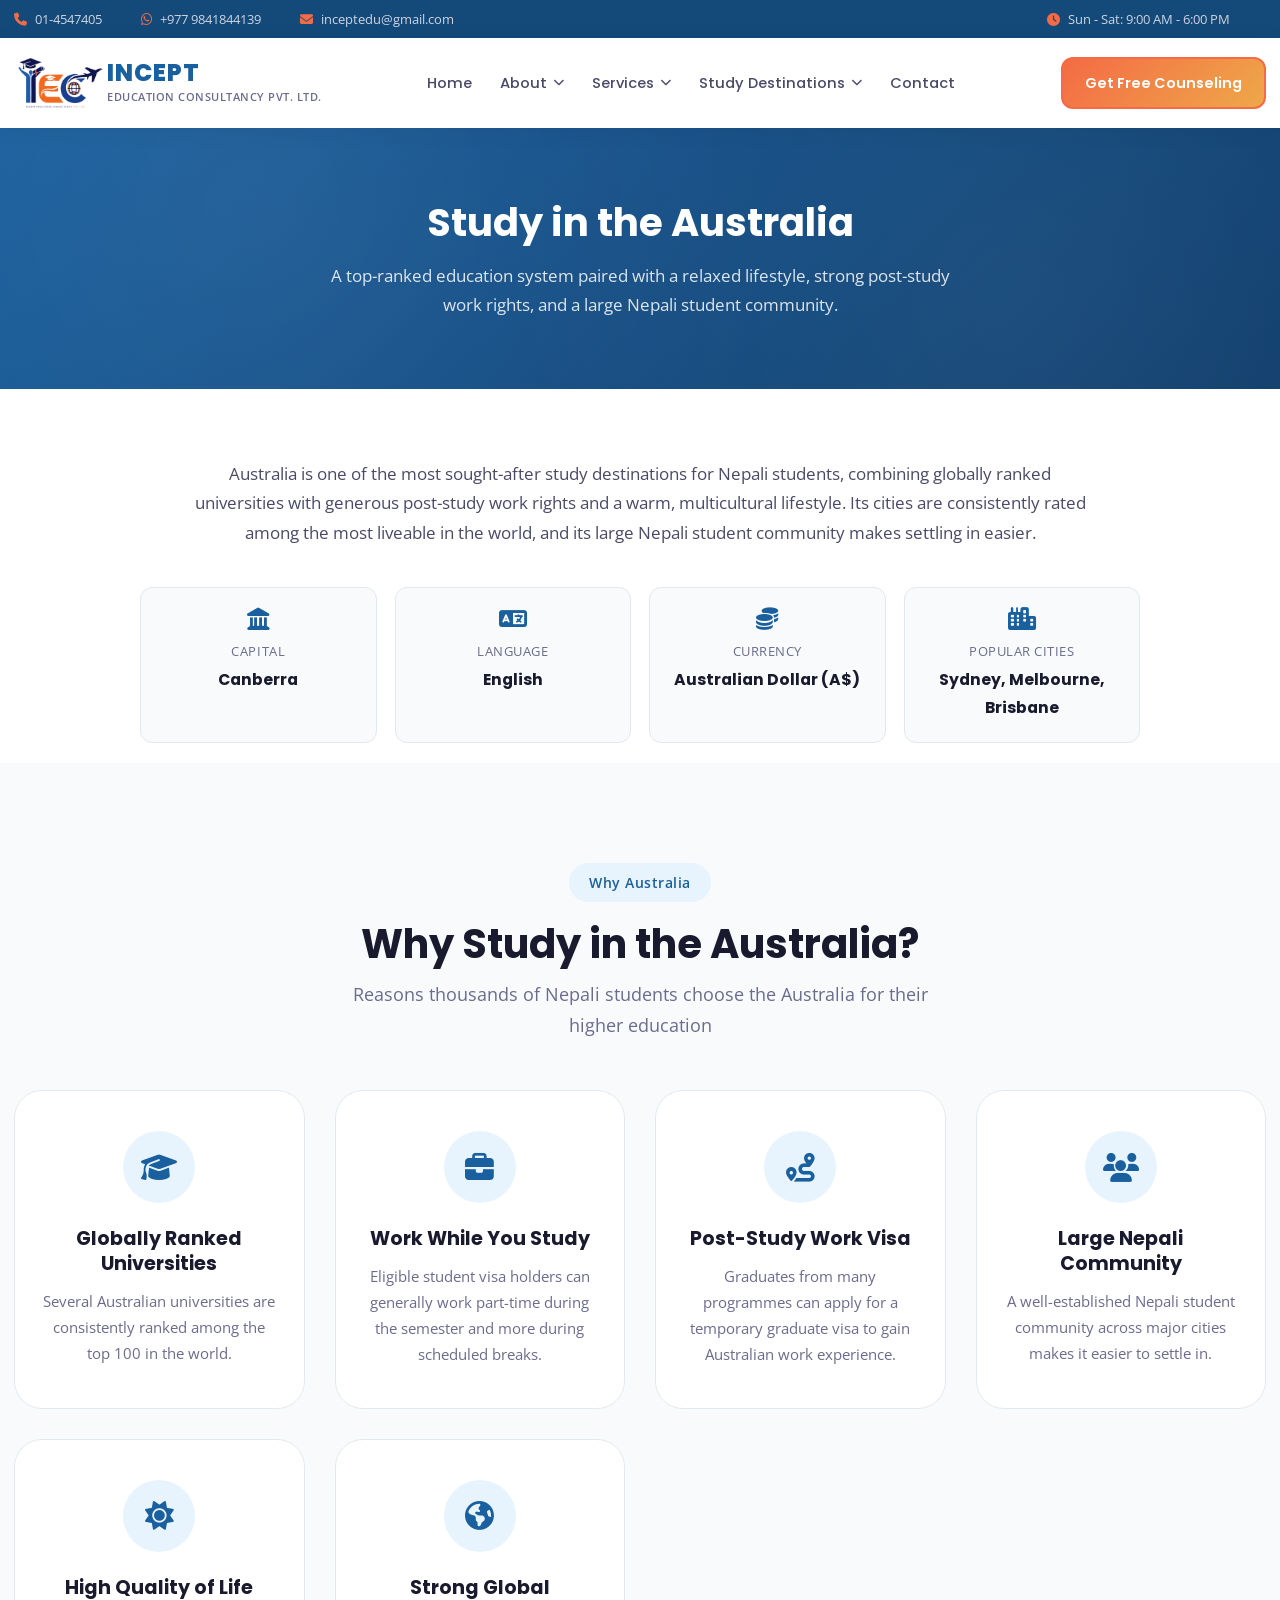
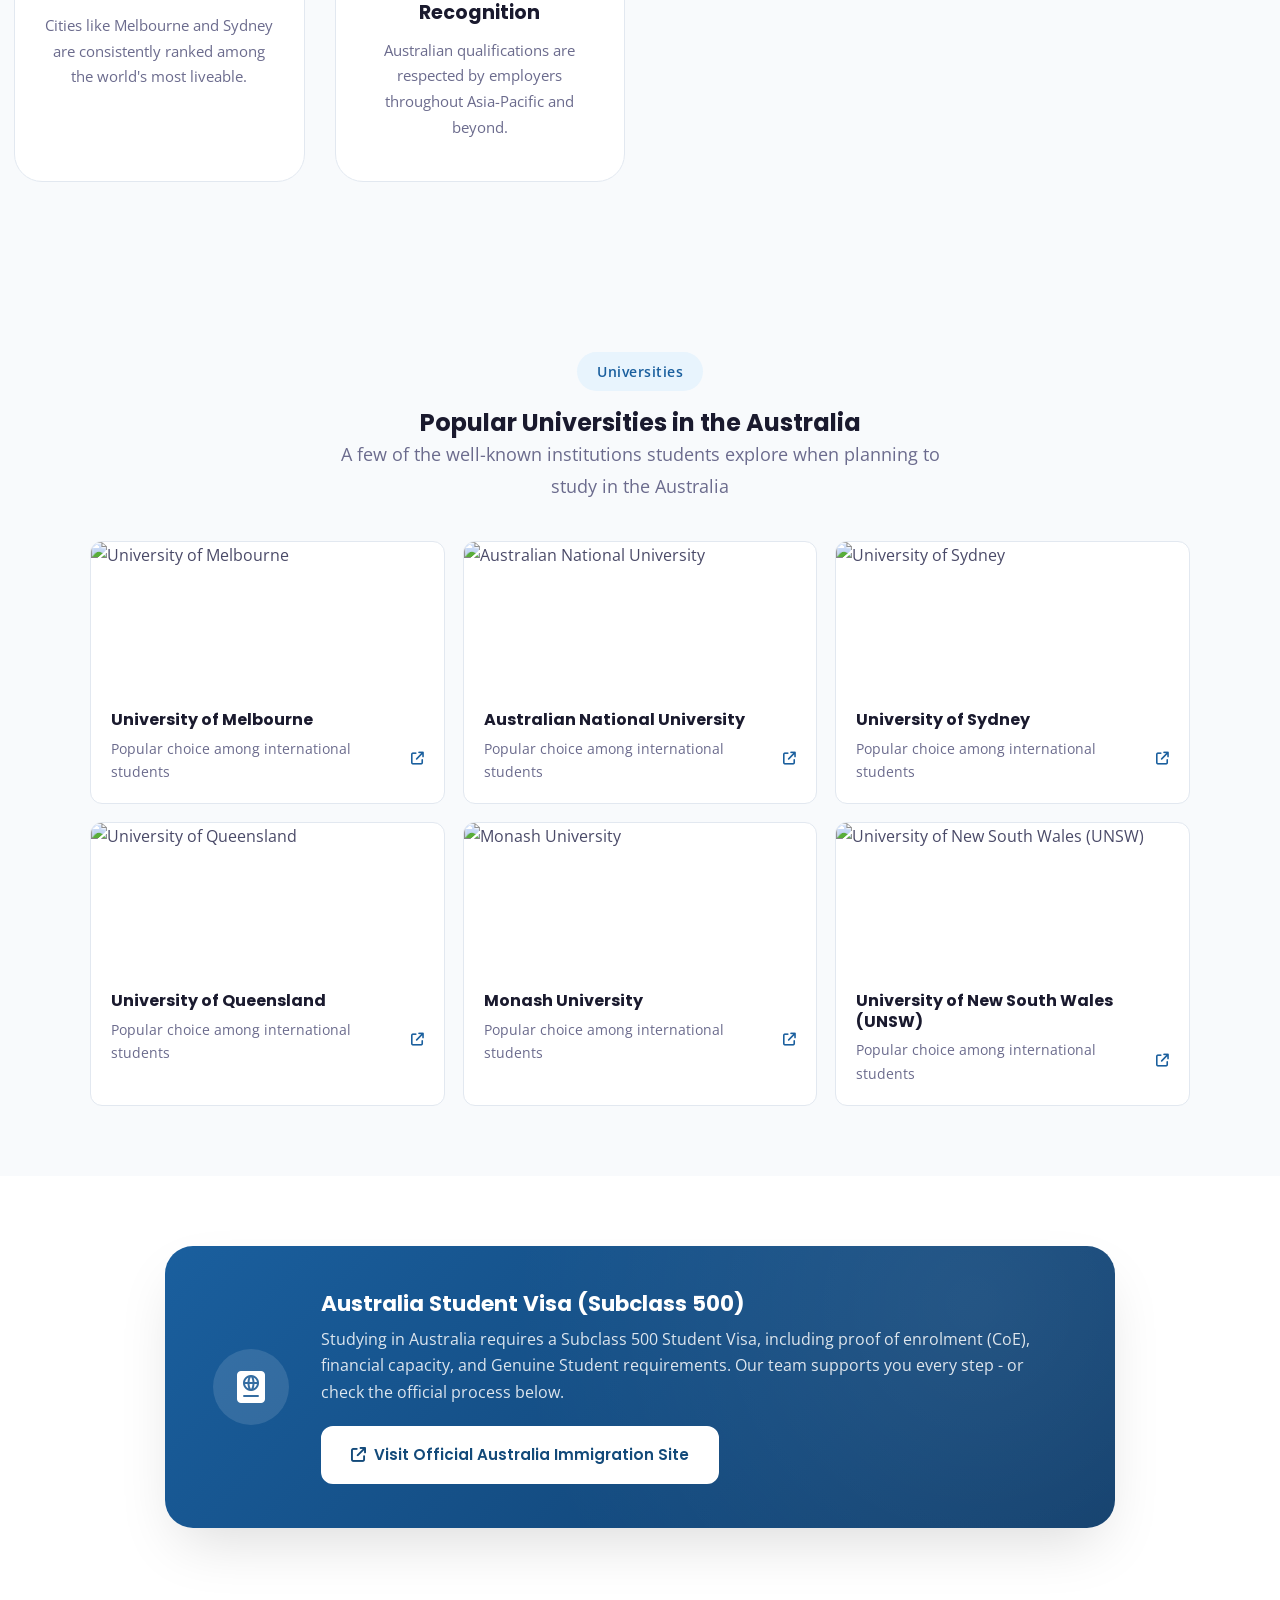
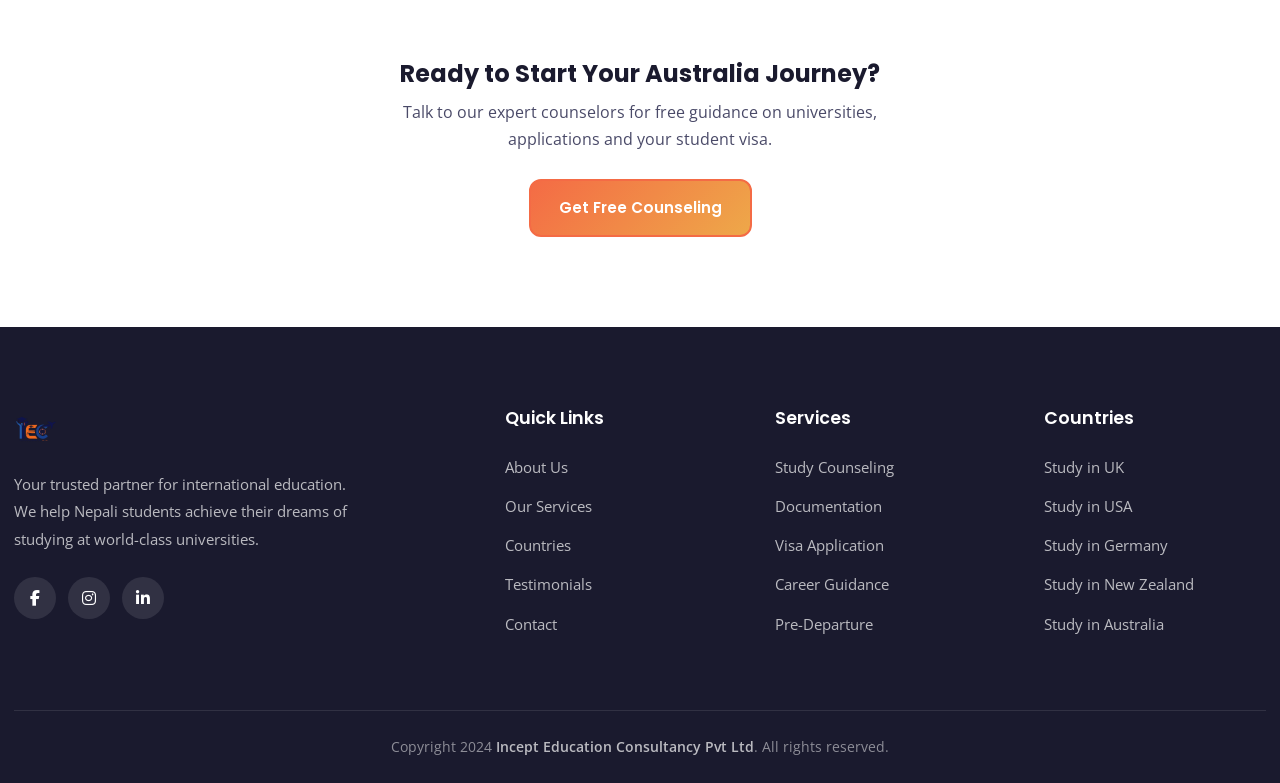
==== commit 98fc35b4: "Add files via upload" ====
--- a/about-australia.html
+++ b/about-australia.html
@@ -81,8 +81,7 @@
     <!-- Country Hero -->
     <section class="ceo-hero country-hero">
         <div class="container">
-            <div class="ceo-breadcrumb"><a href="index.html">Home</a> / <a href="index.html#countries">Study Destinations</a> / Australia</div>
-            <h1><span class="flag-emoji">🇦🇺</span>Study in the Australia</h1>
+            <h1>Study in the Australia</h1>
             <p>A top-ranked education system paired with a relaxed lifestyle, strong post-study work rights, and a large Nepali student community.</p>
         </div>
     </section>
@@ -164,48 +163,48 @@
             <h2>Popular Universities in the Australia</h2>
             <p class="section-desc">A few of the well-known institutions students explore when planning to study in the Australia</p>
             <div class="uni-grid">
-                <div class="uni-card">
-                    <i class="fa-solid fa-building-columns"></i>
-                    <div>
+                <a class="uni-card" href="https://www.unimelb.edu.au" target="_blank" rel="noopener noreferrer">
+                    <div class="uni-card-img"><img src="https://images.unsplash.com/photo-1607013251379-e6eecfffe234?w=600&q=80" alt="University of Melbourne" loading="lazy"></div>
+                    <div class="uni-card-body">
                         <h4>University of Melbourne</h4>
-                        <p>Popular choice among international students</p>
-                    </div>
-                </div>
-                <div class="uni-card">
-                    <i class="fa-solid fa-building-columns"></i>
-                    <div>
+                        <p>Popular choice among international students <i class="fa-solid fa-arrow-up-right-from-square"></i></p>
+                    </div>
+                </a>
+                <a class="uni-card" href="https://www.anu.edu.au" target="_blank" rel="noopener noreferrer">
+                    <div class="uni-card-img"><img src="https://images.unsplash.com/photo-1523050854058-8df90110c9f1?w=600&q=80" alt="Australian National University" loading="lazy"></div>
+                    <div class="uni-card-body">
                         <h4>Australian National University</h4>
-                        <p>Popular choice among international students</p>
-                    </div>
-                </div>
-                <div class="uni-card">
-                    <i class="fa-solid fa-building-columns"></i>
-                    <div>
+                        <p>Popular choice among international students <i class="fa-solid fa-arrow-up-right-from-square"></i></p>
+                    </div>
+                </a>
+                <a class="uni-card" href="https://www.sydney.edu.au" target="_blank" rel="noopener noreferrer">
+                    <div class="uni-card-img"><img src="https://images.unsplash.com/photo-1592280771190-3e2e4d571952?w=600&q=80" alt="University of Sydney" loading="lazy"></div>
+                    <div class="uni-card-body">
                         <h4>University of Sydney</h4>
-                        <p>Popular choice among international students</p>
-                    </div>
-                </div>
-                <div class="uni-card">
-                    <i class="fa-solid fa-building-columns"></i>
-                    <div>
+                        <p>Popular choice among international students <i class="fa-solid fa-arrow-up-right-from-square"></i></p>
+                    </div>
+                </a>
+                <a class="uni-card" href="https://www.uq.edu.au" target="_blank" rel="noopener noreferrer">
+                    <div class="uni-card-img"><img src="https://images.unsplash.com/photo-1498243691581-b145c3f54a5a?w=600&q=80" alt="University of Queensland" loading="lazy"></div>
+                    <div class="uni-card-body">
                         <h4>University of Queensland</h4>
-                        <p>Popular choice among international students</p>
-                    </div>
-                </div>
-                <div class="uni-card">
-                    <i class="fa-solid fa-building-columns"></i>
-                    <div>
+                        <p>Popular choice among international students <i class="fa-solid fa-arrow-up-right-from-square"></i></p>
+                    </div>
+                </a>
+                <a class="uni-card" href="https://www.monash.edu" target="_blank" rel="noopener noreferrer">
+                    <div class="uni-card-img"><img src="https://images.unsplash.com/photo-1541339907198-e08756dedf3f?w=600&q=80" alt="Monash University" loading="lazy"></div>
+                    <div class="uni-card-body">
                         <h4>Monash University</h4>
-                        <p>Popular choice among international students</p>
-                    </div>
-                </div>
-                <div class="uni-card">
-                    <i class="fa-solid fa-building-columns"></i>
-                    <div>
+                        <p>Popular choice among international students <i class="fa-solid fa-arrow-up-right-from-square"></i></p>
+                    </div>
+                </a>
+                <a class="uni-card" href="https://www.unsw.edu.au" target="_blank" rel="noopener noreferrer">
+                    <div class="uni-card-img"><img src="https://images.unsplash.com/photo-1554415707-6e8cfc93fe23?w=600&q=80" alt="University of New South Wales (UNSW)" loading="lazy"></div>
+                    <div class="uni-card-body">
                         <h4>University of New South Wales (UNSW)</h4>
-                        <p>Popular choice among international students</p>
-                    </div>
-                </div>
+                        <p>Popular choice among international students <i class="fa-solid fa-arrow-up-right-from-square"></i></p>
+                    </div>
+                </a>
             </div>
         </div>
     </section>
--- a/css/style.css
+++ b/css/style.css
@@ -2615,33 +2615,56 @@
     background: var(--white);
     border: 1px solid var(--border);
     border-radius: var(--radius-md);
-    padding: 20px 22px;
-    display: flex;
-    align-items: flex-start;
-    gap: 14px;
+    overflow: hidden;
+    display: block;
     transition: var(--transition);
 }
 
 .uni-card:hover {
-    box-shadow: var(--shadow);
-    transform: translateY(-3px);
-}
-
-.uni-card i {
-    color: var(--primary);
-    font-size: 1.3rem;
-    margin-top: 3px;
-}
-
-.uni-card h4 {
+    box-shadow: var(--shadow-lg);
+    transform: translateY(-4px);
+}
+
+.uni-card-img {
+    width: 100%;
+    height: 150px;
+    overflow: hidden;
+}
+
+.uni-card-img img {
+    width: 100%;
+    height: 100%;
+    object-fit: cover;
+    transition: var(--transition);
+}
+
+.uni-card:hover .uni-card-img img {
+    transform: scale(1.06);
+}
+
+.uni-card-body {
+    padding: 18px 20px 20px;
+}
+
+.uni-card-body h4 {
     font-size: 1rem;
-    margin-bottom: 4px;
-}
-
-.uni-card p {
-    font-size: 0.88rem;
+    margin-bottom: 6px;
+    color: var(--text-dark);
+}
+
+.uni-card-body p {
+    font-size: 0.85rem;
     color: var(--text-light);
     margin: 0;
+    display: flex;
+    align-items: center;
+    justify-content: space-between;
+    gap: 8px;
+}
+
+.uni-card-body p i {
+    color: var(--primary);
+    font-size: 0.8rem;
 }
 
 .visa-section {
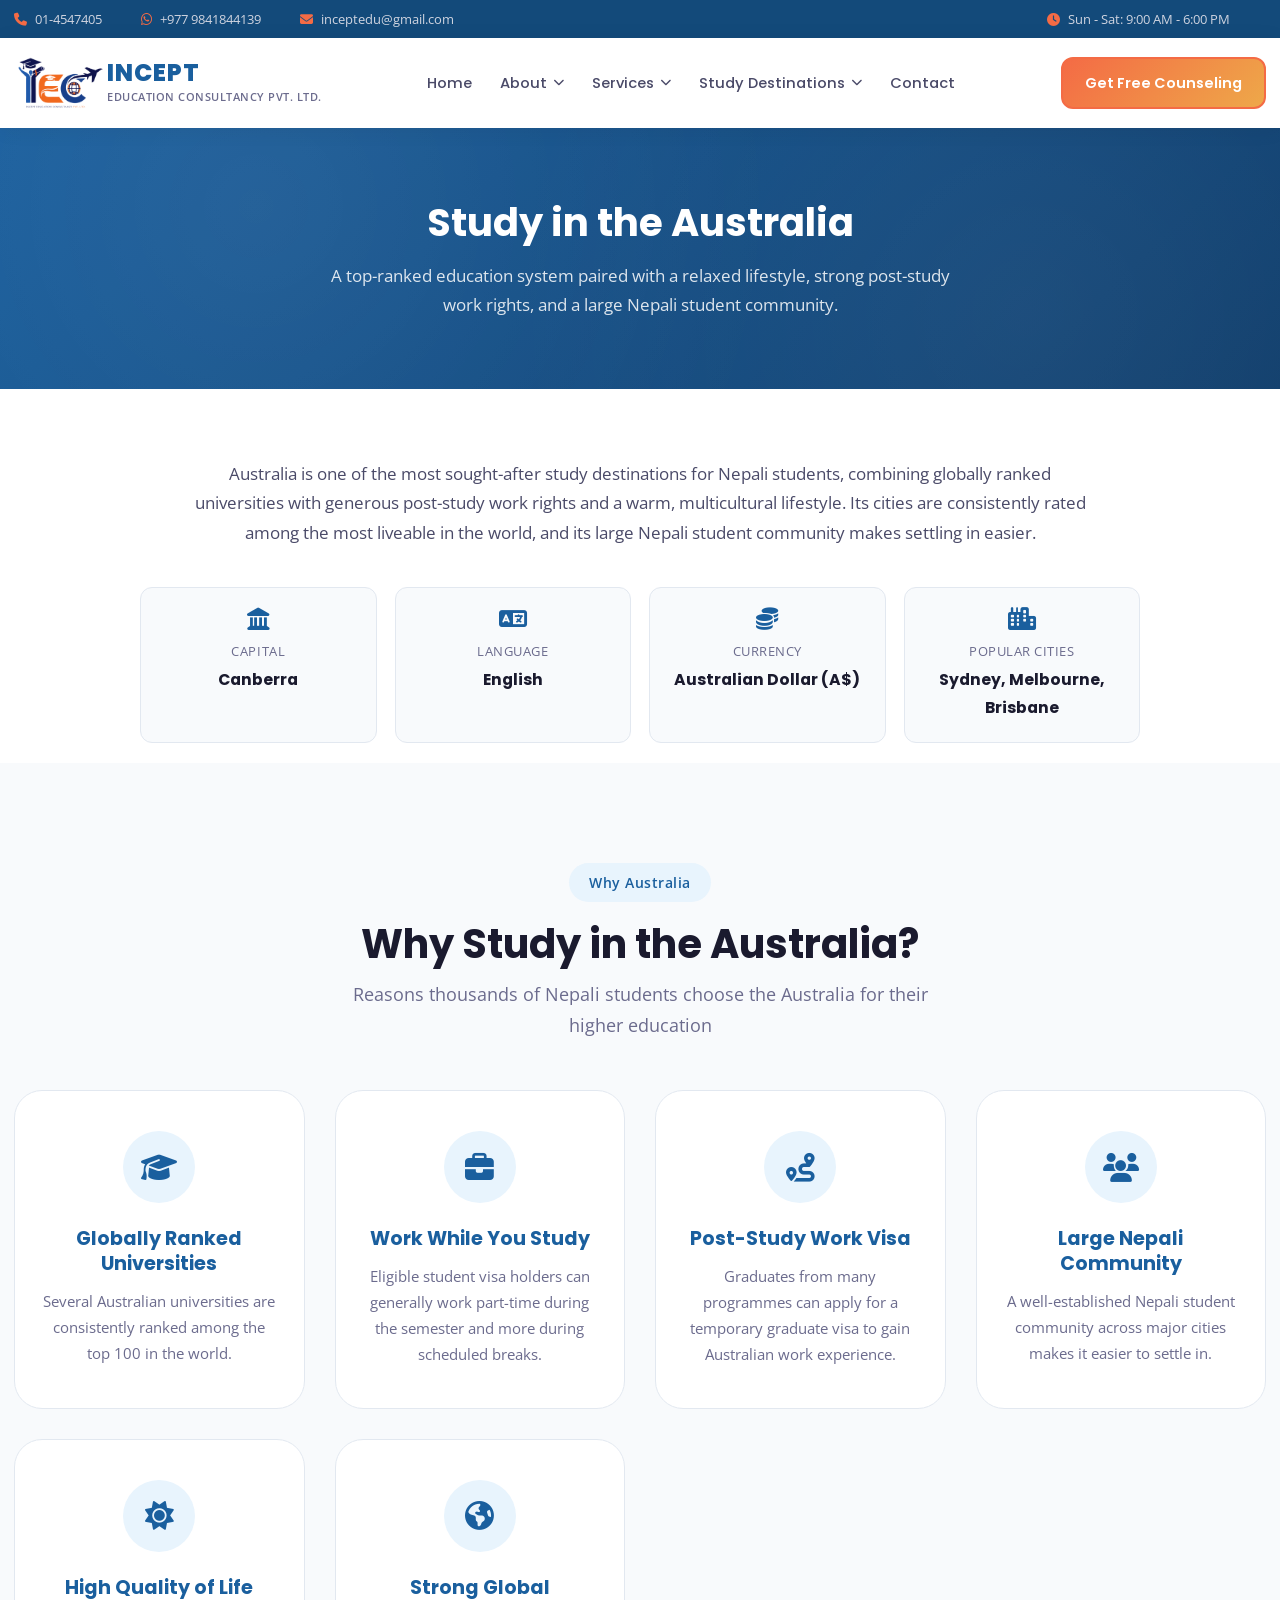
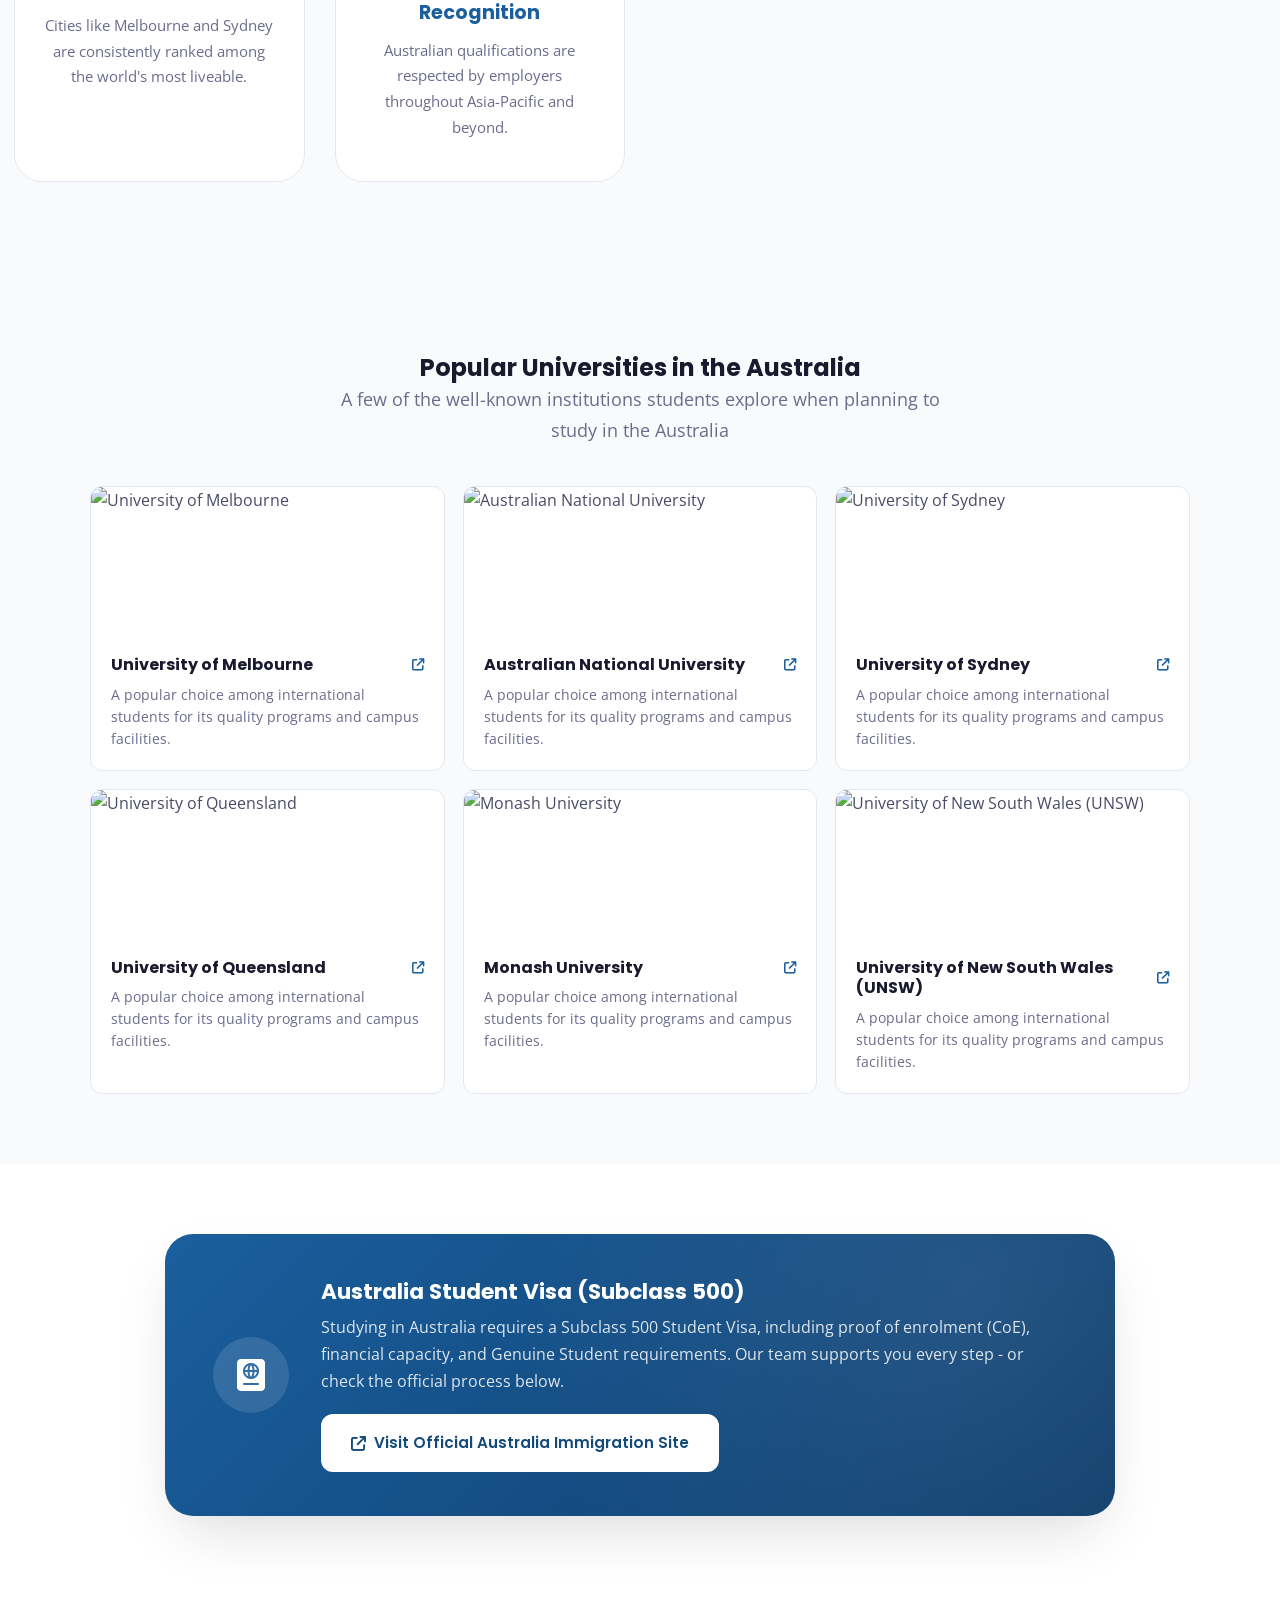
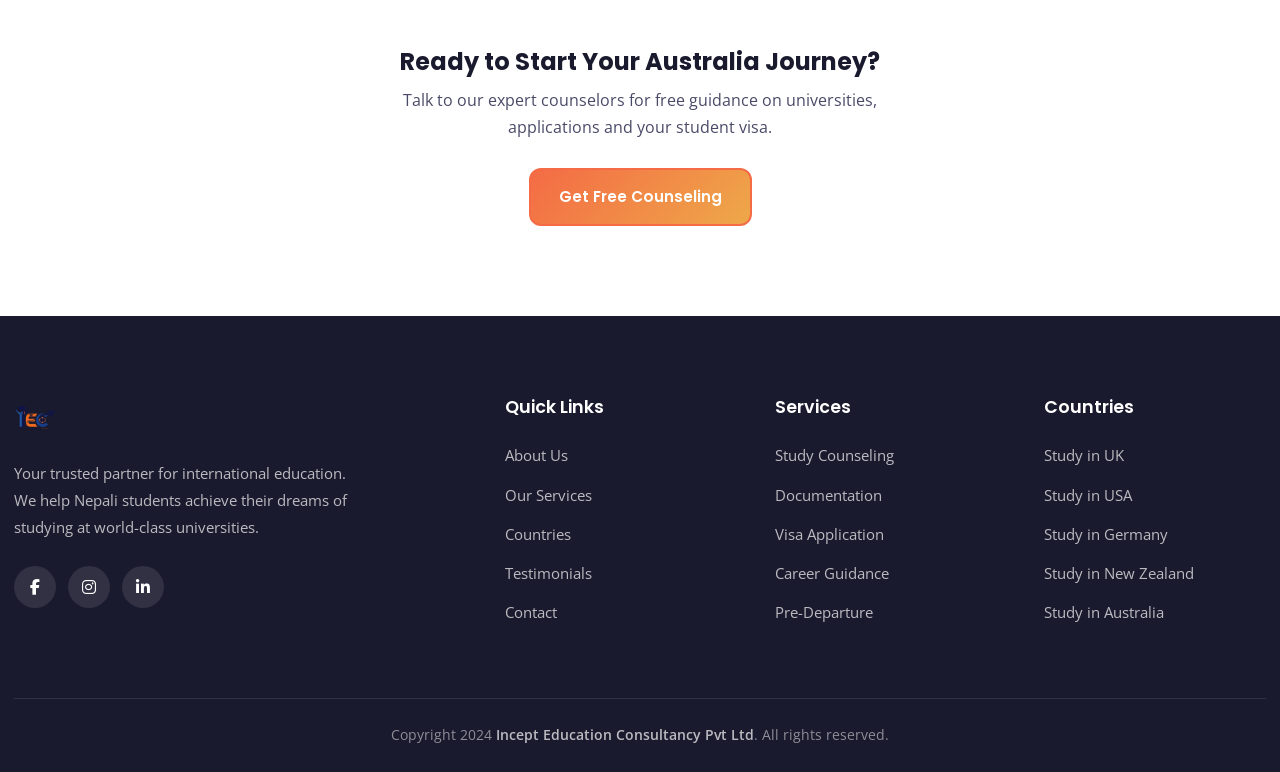
==== commit b37330cd: "Add files via upload" ====
--- a/about-australia.html
+++ b/about-australia.html
@@ -159,50 +159,49 @@
     <!-- Popular Universities -->
     <section class="uni-section">
         <div class="container">
-            <div class="badge">Universities</div>
             <h2>Popular Universities in the Australia</h2>
             <p class="section-desc">A few of the well-known institutions students explore when planning to study in the Australia</p>
             <div class="uni-grid">
                 <a class="uni-card" href="https://www.unimelb.edu.au" target="_blank" rel="noopener noreferrer">
                     <div class="uni-card-img"><img src="https://images.unsplash.com/photo-1607013251379-e6eecfffe234?w=600&q=80" alt="University of Melbourne" loading="lazy"></div>
                     <div class="uni-card-body">
-                        <h4>University of Melbourne</h4>
-                        <p>Popular choice among international students <i class="fa-solid fa-arrow-up-right-from-square"></i></p>
+                        <h4>University of Melbourne <i class="fa-solid fa-arrow-up-right-from-square"></i></h4>
+                        <p>A popular choice among international students for its quality programs and campus facilities.</p>
                     </div>
                 </a>
                 <a class="uni-card" href="https://www.anu.edu.au" target="_blank" rel="noopener noreferrer">
                     <div class="uni-card-img"><img src="https://images.unsplash.com/photo-1523050854058-8df90110c9f1?w=600&q=80" alt="Australian National University" loading="lazy"></div>
                     <div class="uni-card-body">
-                        <h4>Australian National University</h4>
-                        <p>Popular choice among international students <i class="fa-solid fa-arrow-up-right-from-square"></i></p>
+                        <h4>Australian National University <i class="fa-solid fa-arrow-up-right-from-square"></i></h4>
+                        <p>A popular choice among international students for its quality programs and campus facilities.</p>
                     </div>
                 </a>
                 <a class="uni-card" href="https://www.sydney.edu.au" target="_blank" rel="noopener noreferrer">
                     <div class="uni-card-img"><img src="https://images.unsplash.com/photo-1592280771190-3e2e4d571952?w=600&q=80" alt="University of Sydney" loading="lazy"></div>
                     <div class="uni-card-body">
-                        <h4>University of Sydney</h4>
-                        <p>Popular choice among international students <i class="fa-solid fa-arrow-up-right-from-square"></i></p>
+                        <h4>University of Sydney <i class="fa-solid fa-arrow-up-right-from-square"></i></h4>
+                        <p>A popular choice among international students for its quality programs and campus facilities.</p>
                     </div>
                 </a>
                 <a class="uni-card" href="https://www.uq.edu.au" target="_blank" rel="noopener noreferrer">
                     <div class="uni-card-img"><img src="https://images.unsplash.com/photo-1498243691581-b145c3f54a5a?w=600&q=80" alt="University of Queensland" loading="lazy"></div>
                     <div class="uni-card-body">
-                        <h4>University of Queensland</h4>
-                        <p>Popular choice among international students <i class="fa-solid fa-arrow-up-right-from-square"></i></p>
+                        <h4>University of Queensland <i class="fa-solid fa-arrow-up-right-from-square"></i></h4>
+                        <p>A popular choice among international students for its quality programs and campus facilities.</p>
                     </div>
                 </a>
                 <a class="uni-card" href="https://www.monash.edu" target="_blank" rel="noopener noreferrer">
                     <div class="uni-card-img"><img src="https://images.unsplash.com/photo-1541339907198-e08756dedf3f?w=600&q=80" alt="Monash University" loading="lazy"></div>
                     <div class="uni-card-body">
-                        <h4>Monash University</h4>
-                        <p>Popular choice among international students <i class="fa-solid fa-arrow-up-right-from-square"></i></p>
+                        <h4>Monash University <i class="fa-solid fa-arrow-up-right-from-square"></i></h4>
+                        <p>A popular choice among international students for its quality programs and campus facilities.</p>
                     </div>
                 </a>
                 <a class="uni-card" href="https://www.unsw.edu.au" target="_blank" rel="noopener noreferrer">
                     <div class="uni-card-img"><img src="https://images.unsplash.com/photo-1554415707-6e8cfc93fe23?w=600&q=80" alt="University of New South Wales (UNSW)" loading="lazy"></div>
                     <div class="uni-card-body">
-                        <h4>University of New South Wales (UNSW)</h4>
-                        <p>Popular choice among international students <i class="fa-solid fa-arrow-up-right-from-square"></i></p>
+                        <h4>University of New South Wales (UNSW) <i class="fa-solid fa-arrow-up-right-from-square"></i></h4>
+                        <p>A popular choice among international students for its quality programs and campus facilities.</p>
                     </div>
                 </a>
             </div>
--- a/css/style.css
+++ b/css/style.css
@@ -1063,7 +1063,7 @@
 .why-feature h3 {
     font-size: 1.2rem;
     margin-bottom: 12px;
-    color: var(--text-dark);
+    color: var(--primary);
 }
 
 .why-feature p {
@@ -2648,23 +2648,241 @@
 
 .uni-card-body h4 {
     font-size: 1rem;
+    margin-bottom: 8px;
+    color: var(--text-dark);
+    display: flex;
+    align-items: center;
+    justify-content: space-between;
+    gap: 8px;
+}
+
+.uni-card-body h4 i {
+    color: var(--primary);
+    font-size: 0.78rem;
+    flex-shrink: 0;
+}
+
+.uni-card-body p {
+    font-size: 0.86rem;
+    color: var(--text-light);
+    margin: 0;
+    line-height: 1.6;
+}
+
+.uni-more-wrap {
+    text-align: center;
+    margin-top: 34px;
+}
+
+/* ==========================================
+   REQUIREMENTS CHECKLIST SECTION
+   ========================================== */
+.requirements-section {
+    padding: 70px 0;
+    background: var(--white);
+    text-align: center;
+}
+
+.requirements-grid {
+    max-width: 1200px;
+    margin: 36px auto 0;
+    display: grid;
+    grid-template-columns: repeat(4, 1fr);
+    gap: 20px;
+    text-align: left;
+}
+
+.requirement-card {
+    background: var(--bg-light);
+    border: 1px solid var(--border);
+    border-radius: var(--radius-md);
+    padding: 26px 22px;
+}
+
+.requirement-card h4 {
+    font-size: 1.05rem;
+    color: var(--primary);
+    margin-bottom: 16px;
+    padding-bottom: 12px;
+    border-bottom: 2px solid var(--accent);
+    display: inline-block;
+}
+
+.requirement-card ul {
+    list-style: none;
+    display: flex;
+    flex-direction: column;
+    gap: 12px;
+}
+
+.requirement-card ul li {
+    display: flex;
+    align-items: flex-start;
+    gap: 10px;
+    font-size: 0.88rem;
+    color: var(--text-body);
+    line-height: 1.5;
+}
+
+.requirement-card ul li i {
+    color: var(--primary);
+    margin-top: 3px;
+    flex-shrink: 0;
+    font-size: 0.85rem;
+}
+
+/* ==========================================
+   APPLICATION STEPS SECTION
+   ========================================== */
+.apply-steps-section {
+    padding: 70px 0;
+    background: var(--gradient-cta);
+    text-align: center;
+    color: var(--white);
+}
+
+.apply-steps-section .badge {
+    background: rgba(255, 255, 255, 0.12);
+    color: var(--white);
+}
+
+.apply-steps-section h2 {
+    color: var(--white);
+}
+
+.apply-steps-section .section-desc {
+    color: rgba(255, 255, 255, 0.8);
+}
+
+.apply-steps-grid {
+    max-width: 1100px;
+    margin: 36px auto 0;
+    display: grid;
+    grid-template-columns: repeat(3, 1fr);
+    gap: 20px;
+    text-align: left;
+}
+
+.apply-step-card {
+    background: rgba(255, 255, 255, 0.06);
+    border: 1px solid rgba(255, 255, 255, 0.12);
+    border-radius: var(--radius-md);
+    padding: 26px 22px;
+}
+
+.apply-step-number {
+    width: 40px;
+    height: 40px;
+    border-radius: 50%;
+    background: var(--gradient-accent);
+    color: var(--white);
+    font-family: 'Poppins', sans-serif;
+    font-weight: 700;
+    display: flex;
+    align-items: center;
+    justify-content: center;
+    margin-bottom: 16px;
+}
+
+.apply-step-card h4 {
+    font-size: 1.02rem;
+    margin-bottom: 10px;
+    color: var(--white);
+}
+
+.apply-step-card p {
+    font-size: 0.87rem;
+    color: rgba(255, 255, 255, 0.78);
+    line-height: 1.6;
+    margin: 0;
+}
+
+@media (max-width: 900px) {
+    .requirements-grid { grid-template-columns: repeat(2, 1fr); }
+    .apply-steps-grid { grid-template-columns: 1fr; }
+}
+
+@media (max-width: 560px) {
+    .requirements-grid { grid-template-columns: 1fr; }
+}
+
+/* ==========================================
+   FULL UNIVERSITY DIRECTORY (top-universities page)
+   ========================================== */
+.uni-directory-section {
+    padding: 60px 0 80px;
+}
+
+.uni-directory-grid {
+    max-width: 1100px;
+    margin: 36px auto 0;
+    display: grid;
+    grid-template-columns: repeat(2, 1fr);
+    gap: 18px;
+    text-align: left;
+}
+
+.uni-directory-card {
+    display: flex;
+    gap: 16px;
+    background: var(--bg-light);
+    border: 1px solid var(--border);
+    border-radius: var(--radius-md);
+    padding: 20px;
+    transition: var(--transition);
+}
+
+.uni-directory-card:hover {
+    box-shadow: var(--shadow-lg);
+    transform: translateY(-3px);
+}
+
+.uni-directory-rank {
+    flex-shrink: 0;
+    width: 42px;
+    height: 42px;
+    border-radius: 50%;
+    background: var(--gradient-accent);
+    color: var(--white);
+    font-family: 'Poppins', sans-serif;
+    font-weight: 700;
+    display: flex;
+    align-items: center;
+    justify-content: center;
+}
+
+.uni-directory-body h4 {
+    font-size: 1rem;
     margin-bottom: 6px;
     color: var(--text-dark);
-}
-
-.uni-card-body p {
-    font-size: 0.85rem;
+    display: flex;
+    align-items: center;
+    gap: 8px;
+}
+
+.uni-directory-body h4 a {
+    color: var(--text-dark);
+    text-decoration: none;
+}
+
+.uni-directory-body h4 a:hover {
+    color: var(--primary);
+}
+
+.uni-directory-body h4 i {
+    color: var(--primary);
+    font-size: 0.72rem;
+}
+
+.uni-directory-body p {
+    font-size: 0.86rem;
     color: var(--text-light);
+    line-height: 1.6;
     margin: 0;
-    display: flex;
-    align-items: center;
-    justify-content: space-between;
-    gap: 8px;
-}
-
-.uni-card-body p i {
-    color: var(--primary);
-    font-size: 0.8rem;
+}
+
+@media (max-width: 700px) {
+    .uni-directory-grid { grid-template-columns: 1fr; }
 }
 
 .visa-section {
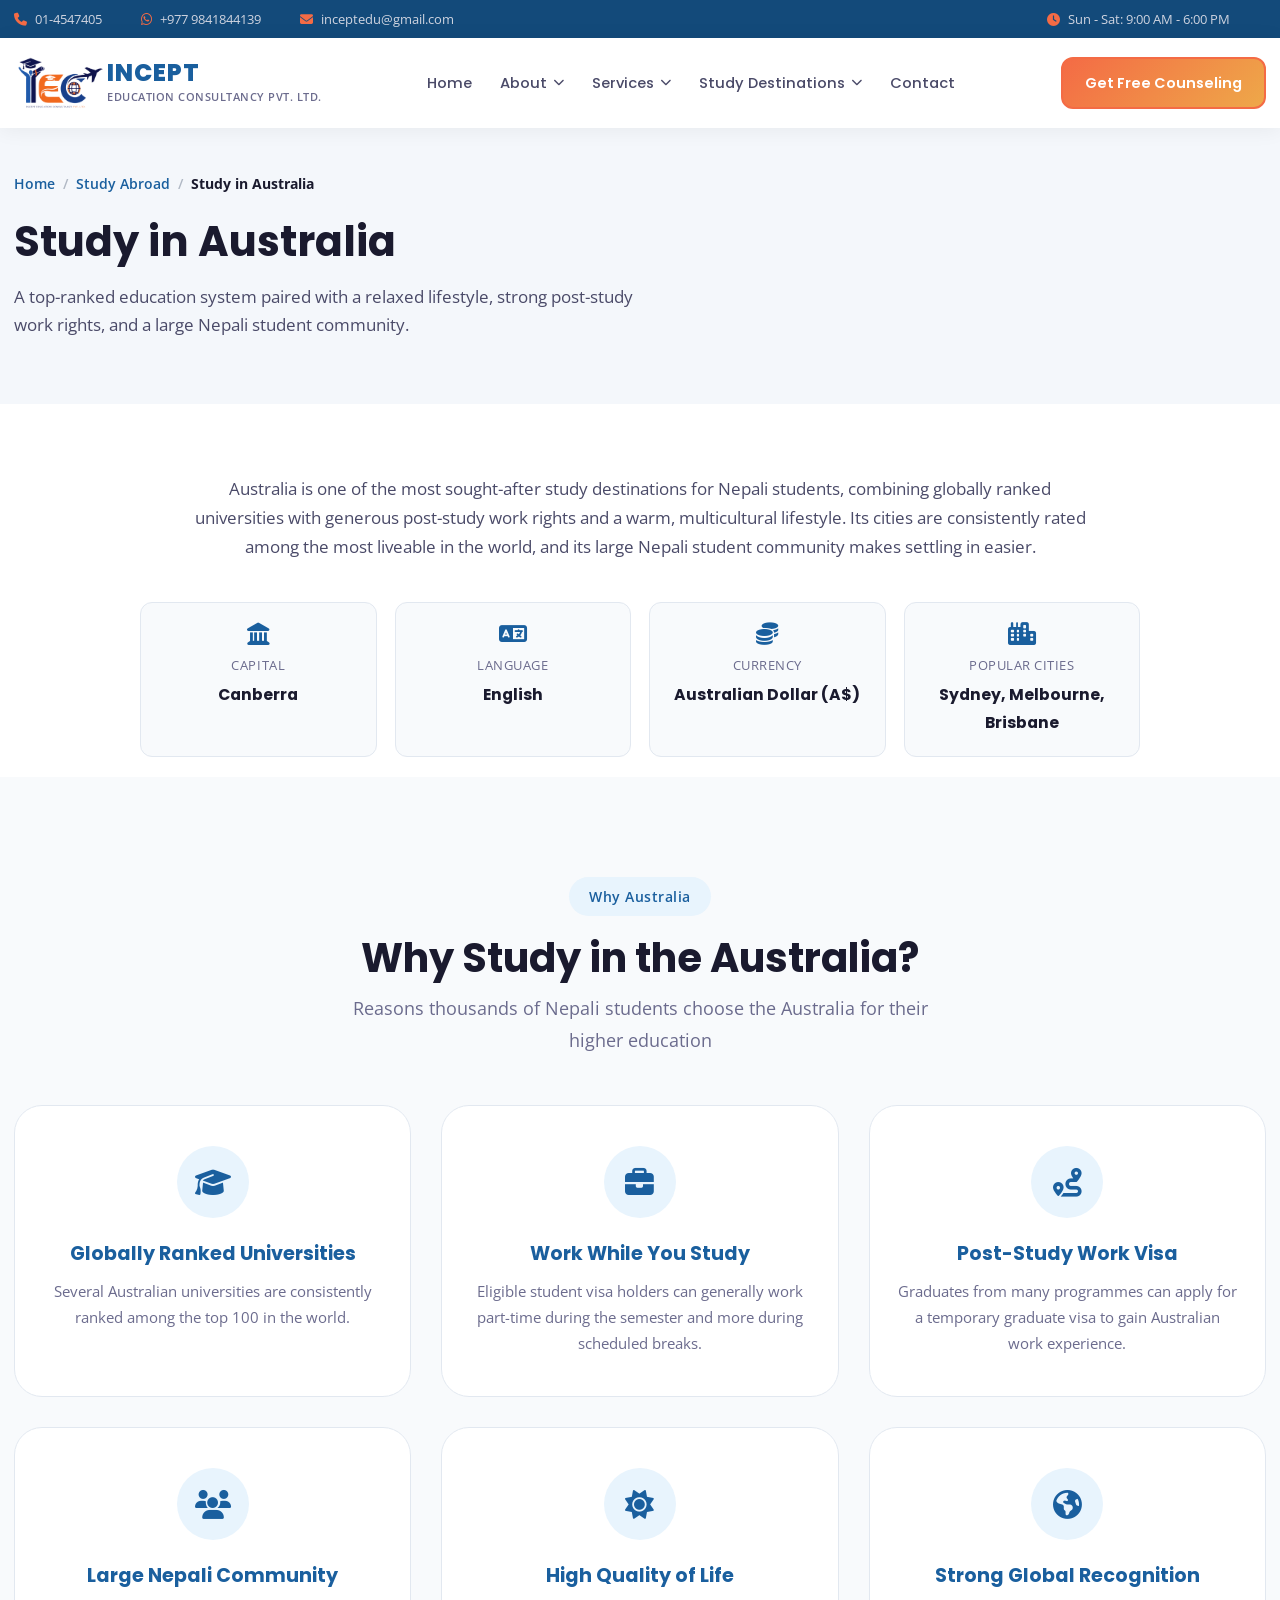
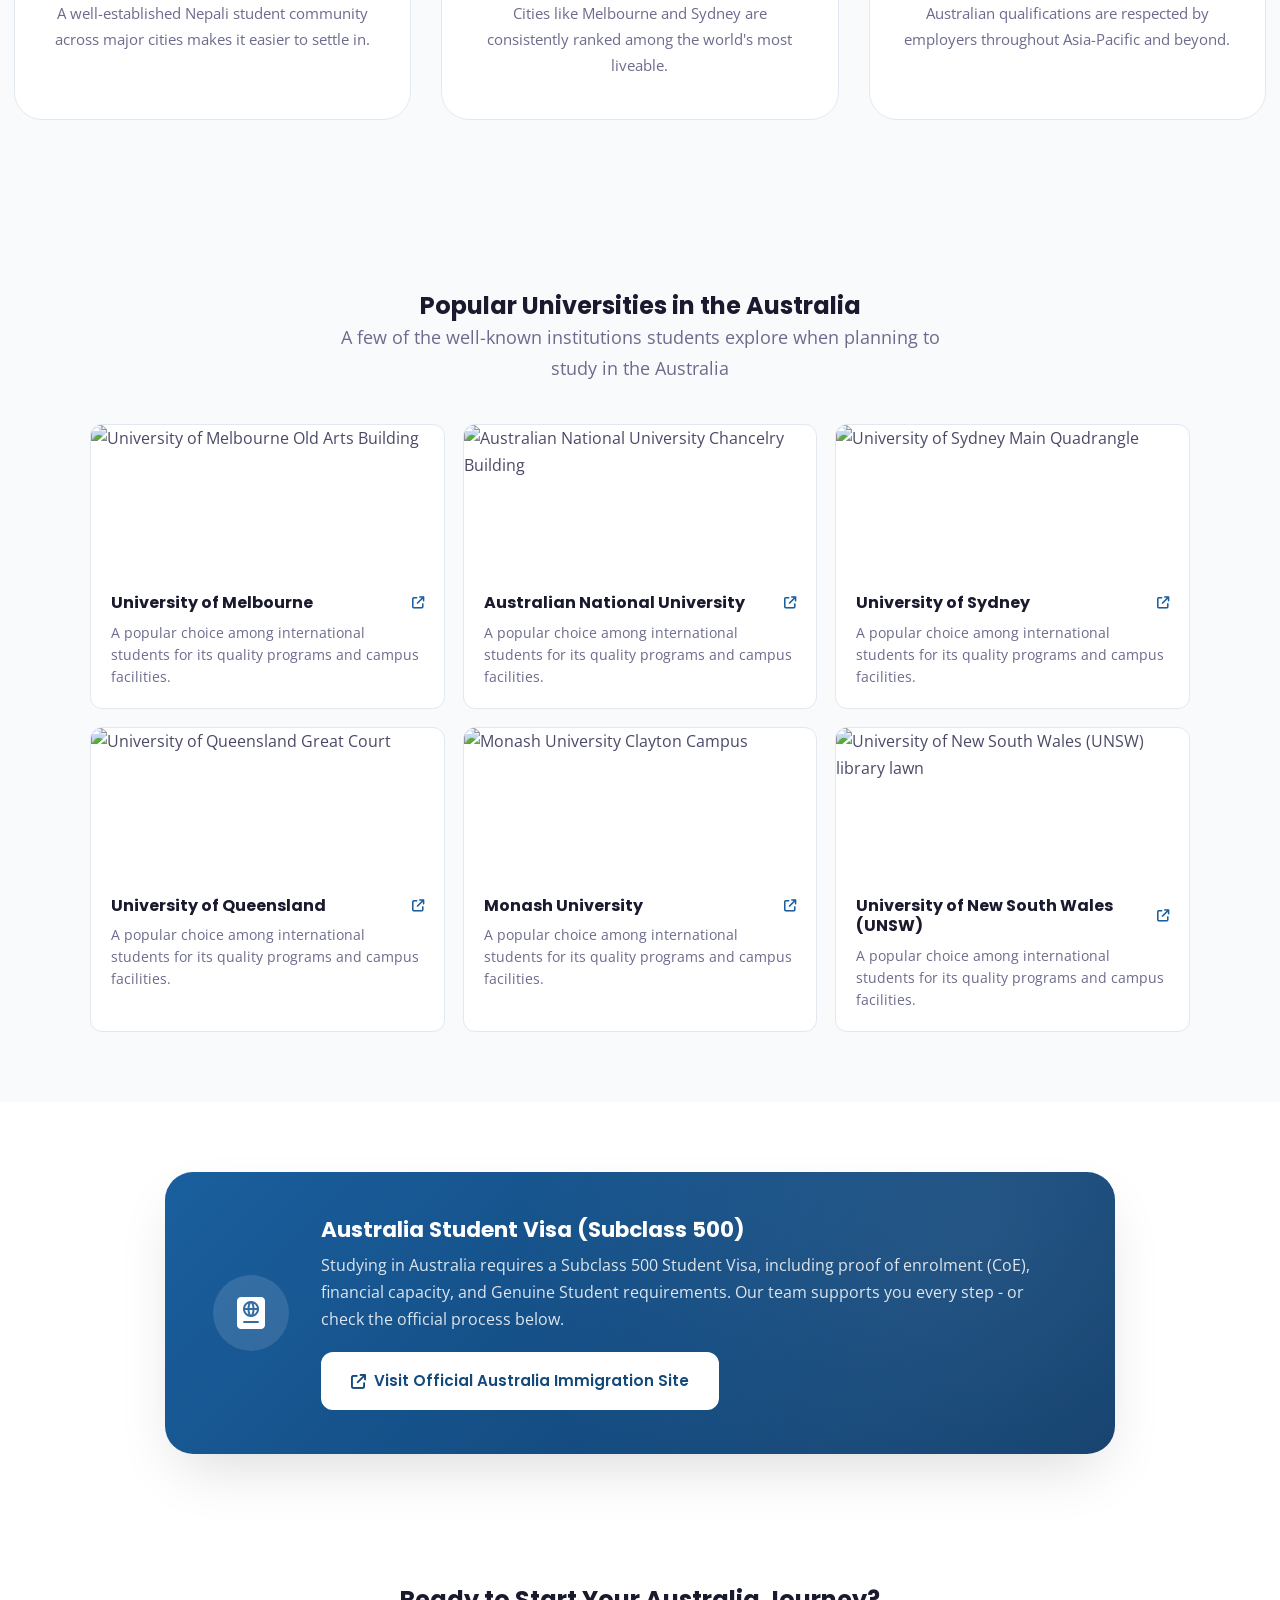
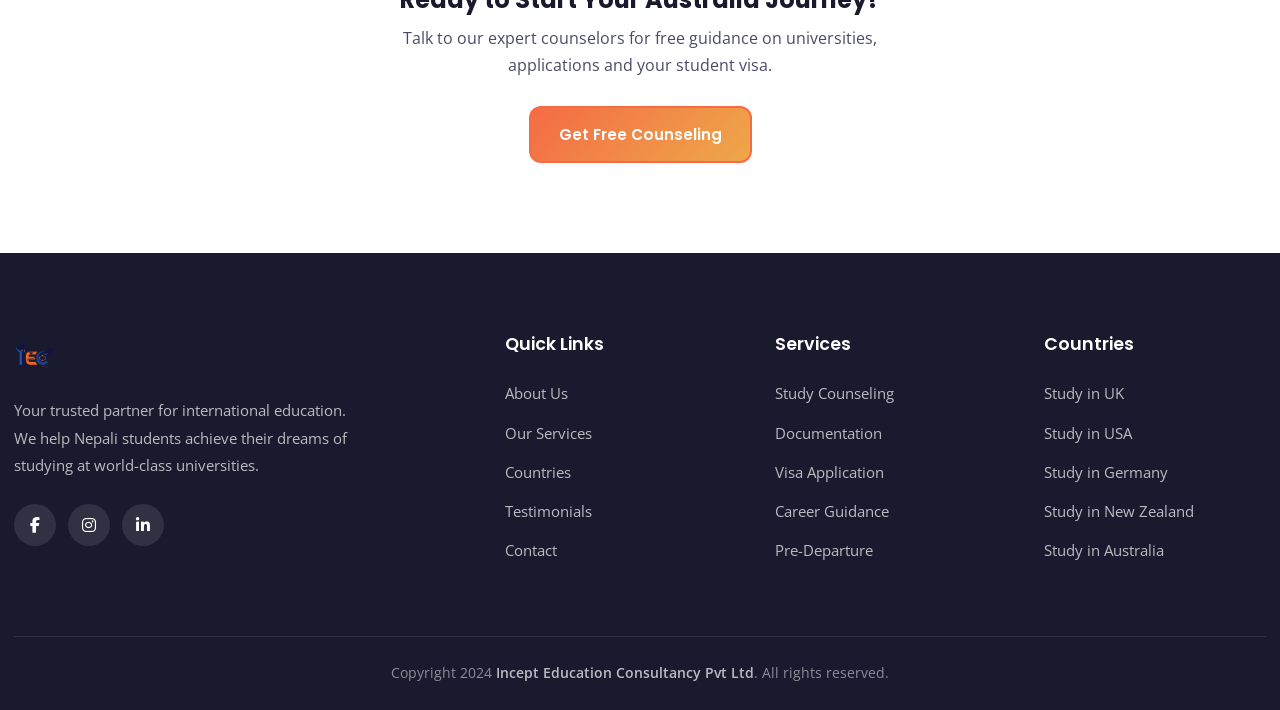
==== commit 2e905318: "Add files via upload" ====
--- a/about-australia.html
+++ b/about-australia.html
@@ -79,9 +79,12 @@
     </nav>
 
     <!-- Country Hero -->
-    <section class="ceo-hero country-hero">
-        <div class="container">
-            <h1>Study in the Australia</h1>
+    <section class="country-hero-light" style="background-image: linear-gradient(90deg, rgba(244,247,251,0.97) 0%, rgba(244,247,251,0.85) 40%, rgba(244,247,251,0.55) 100%), url('https://commons.wikimedia.org/wiki/Special:FilePath/Sydney%20Opera%20House.JPG?width=1600');">
+        <div class="container">
+            <div class="light-breadcrumb">
+                <a href="index.html">Home</a><span class="crumb-sep">/</span><a href="index.html#countries">Study Abroad</a><span class="crumb-sep">/</span><span class="crumb-current">Study in Australia</span>
+            </div>
+            <h1>Study in Australia</h1>
             <p>A top-ranked education system paired with a relaxed lifestyle, strong post-study work rights, and a large Nepali student community.</p>
         </div>
     </section>
@@ -121,7 +124,7 @@
             <div class="badge">Why Australia</div>
             <h2>Why Study in the Australia?</h2>
             <p class="section-desc">Reasons thousands of Nepali students choose the Australia for their higher education</p>
-            <div class="why-grid">
+            <div class="why-grid why-grid-3col">
                 <div class="why-feature">
                     <div class="why-icon"><i class="fa-solid fa-graduation-cap"></i></div>
                     <h3>Globally Ranked Universities</h3>
@@ -163,42 +166,42 @@
             <p class="section-desc">A few of the well-known institutions students explore when planning to study in the Australia</p>
             <div class="uni-grid">
                 <a class="uni-card" href="https://www.unimelb.edu.au" target="_blank" rel="noopener noreferrer">
-                    <div class="uni-card-img"><img src="https://images.unsplash.com/photo-1607013251379-e6eecfffe234?w=600&q=80" alt="University of Melbourne" loading="lazy"></div>
+                    <div class="uni-card-img"><img src="https://commons.wikimedia.org/wiki/Special:FilePath/Old%20Arts%20Building,%20University%20of%20Melbourne.jpg?width=600" alt="University of Melbourne Old Arts Building" loading="lazy" onerror="this.onerror=null;this.src='https://images.unsplash.com/photo-1607013251379-e6eecfffe234?w=600&q=80';"></div>
                     <div class="uni-card-body">
                         <h4>University of Melbourne <i class="fa-solid fa-arrow-up-right-from-square"></i></h4>
                         <p>A popular choice among international students for its quality programs and campus facilities.</p>
                     </div>
                 </a>
                 <a class="uni-card" href="https://www.anu.edu.au" target="_blank" rel="noopener noreferrer">
-                    <div class="uni-card-img"><img src="https://images.unsplash.com/photo-1523050854058-8df90110c9f1?w=600&q=80" alt="Australian National University" loading="lazy"></div>
+                    <div class="uni-card-img"><img src="https://commons.wikimedia.org/wiki/Special:FilePath/North%20face%20of%20the%20ANU%20Chancelry%20Building%20May%202015.jpg?width=600" alt="Australian National University Chancelry Building" loading="lazy" onerror="this.onerror=null;this.src='https://images.unsplash.com/photo-1523050854058-8df90110c9f1?w=600&q=80';"></div>
                     <div class="uni-card-body">
                         <h4>Australian National University <i class="fa-solid fa-arrow-up-right-from-square"></i></h4>
                         <p>A popular choice among international students for its quality programs and campus facilities.</p>
                     </div>
                 </a>
                 <a class="uni-card" href="https://www.sydney.edu.au" target="_blank" rel="noopener noreferrer">
-                    <div class="uni-card-img"><img src="https://images.unsplash.com/photo-1592280771190-3e2e4d571952?w=600&q=80" alt="University of Sydney" loading="lazy"></div>
+                    <div class="uni-card-img"><img src="https://commons.wikimedia.org/wiki/Special:FilePath/University%20of%20Sydney%20Main%20Quadrangle.jpg?width=600" alt="University of Sydney Main Quadrangle" loading="lazy" onerror="this.onerror=null;this.src='https://images.unsplash.com/photo-1592280771190-3e2e4d571952?w=600&q=80';"></div>
                     <div class="uni-card-body">
                         <h4>University of Sydney <i class="fa-solid fa-arrow-up-right-from-square"></i></h4>
                         <p>A popular choice among international students for its quality programs and campus facilities.</p>
                     </div>
                 </a>
                 <a class="uni-card" href="https://www.uq.edu.au" target="_blank" rel="noopener noreferrer">
-                    <div class="uni-card-img"><img src="https://images.unsplash.com/photo-1498243691581-b145c3f54a5a?w=600&q=80" alt="University of Queensland" loading="lazy"></div>
+                    <div class="uni-card-img"><img src="https://commons.wikimedia.org/wiki/Special:FilePath/The%20University%20of%20Queensland.jpg?width=600" alt="University of Queensland Great Court" loading="lazy" onerror="this.onerror=null;this.src='https://images.unsplash.com/photo-1498243691581-b145c3f54a5a?w=600&q=80';"></div>
                     <div class="uni-card-body">
                         <h4>University of Queensland <i class="fa-solid fa-arrow-up-right-from-square"></i></h4>
                         <p>A popular choice among international students for its quality programs and campus facilities.</p>
                     </div>
                 </a>
                 <a class="uni-card" href="https://www.monash.edu" target="_blank" rel="noopener noreferrer">
-                    <div class="uni-card-img"><img src="https://images.unsplash.com/photo-1541339907198-e08756dedf3f?w=600&q=80" alt="Monash University" loading="lazy"></div>
+                    <div class="uni-card-img"><img src="https://commons.wikimedia.org/wiki/Special:FilePath/Monash%20University%20Clayton%20Campus.jpg?width=600" alt="Monash University Clayton Campus" loading="lazy" onerror="this.onerror=null;this.src='https://images.unsplash.com/photo-1541339907198-e08756dedf3f?w=600&q=80';"></div>
                     <div class="uni-card-body">
                         <h4>Monash University <i class="fa-solid fa-arrow-up-right-from-square"></i></h4>
                         <p>A popular choice among international students for its quality programs and campus facilities.</p>
                     </div>
                 </a>
                 <a class="uni-card" href="https://www.unsw.edu.au" target="_blank" rel="noopener noreferrer">
-                    <div class="uni-card-img"><img src="https://images.unsplash.com/photo-1554415707-6e8cfc93fe23?w=600&q=80" alt="University of New South Wales (UNSW)" loading="lazy"></div>
+                    <div class="uni-card-img"><img src="https://commons.wikimedia.org/wiki/Special:FilePath/UNSW%20library%20lawn.jpg?width=600" alt="University of New South Wales (UNSW) library lawn" loading="lazy" onerror="this.onerror=null;this.src='https://images.unsplash.com/photo-1554415707-6e8cfc93fe23?w=600&q=80';"></div>
                     <div class="uni-card-body">
                         <h4>University of New South Wales (UNSW) <i class="fa-solid fa-arrow-up-right-from-square"></i></h4>
                         <p>A popular choice among international students for its quality programs and campus facilities.</p>
--- a/css/style.css
+++ b/css/style.css
@@ -1019,6 +1019,18 @@
     margin-top: 50px;
 }
 
+.why-grid-3col {
+    grid-template-columns: repeat(3, 1fr);
+}
+
+@media (max-width: 900px) {
+    .why-grid-3col { grid-template-columns: repeat(2, 1fr); }
+}
+
+@media (max-width: 600px) {
+    .why-grid-3col { grid-template-columns: 1fr; }
+}
+
 .why-feature {
     background: var(--white);
     border-radius: var(--radius-xl);
@@ -1122,6 +1134,17 @@
     line-height: 1;
 }
 
+.testimonial-stars {
+    color: #fbbf24;
+    font-size: 1rem;
+    letter-spacing: 3px;
+    margin-bottom: 20px;
+}
+
+.testimonial-stars i {
+    margin-right: 2px;
+}
+
 .testimonial-text {
     font-size: 1.15rem;
     line-height: 1.8;
@@ -1546,6 +1569,43 @@
 .back-to-top:hover {
     background: var(--primary-dark);
     transform: translateY(-4px);
+}
+
+/* ==========================================
+   WHATSAPP FLOAT BUTTON
+   ========================================== */
+.whatsapp-float {
+    position: fixed;
+    bottom: 30px;
+    left: 30px;
+    width: 56px;
+    height: 56px;
+    background: #25D366;
+    color: var(--white);
+    border-radius: 50%;
+    display: flex;
+    align-items: center;
+    justify-content: center;
+    font-size: 1.7rem;
+    z-index: 999;
+    box-shadow: 0 4px 15px rgba(37, 211, 102, 0.4);
+    transition: var(--transition);
+}
+
+.whatsapp-float:hover {
+    transform: translateY(-4px) scale(1.05);
+    color: var(--white);
+    box-shadow: 0 8px 22px rgba(37, 211, 102, 0.5);
+}
+
+@media (max-width: 768px) {
+    .whatsapp-float {
+        width: 48px;
+        height: 48px;
+        font-size: 1.4rem;
+        bottom: 20px;
+        left: 20px;
+    }
 }
 
 /* ==========================================
@@ -2531,6 +2591,66 @@
 }
 
 /* ==========================================
+   COUNTRY HERO - LIGHT / BREADCRUMB STYLE
+   ========================================== */
+.country-hero-light {
+    position: relative;
+    background-color: #f4f7fb;
+    background-size: cover;
+    background-position: center;
+    padding: 44px 0 64px;
+    overflow: hidden;
+}
+
+.country-hero-light .container {
+    position: relative;
+    z-index: 1;
+}
+
+.light-breadcrumb {
+    font-size: 0.9rem;
+    font-weight: 600;
+    color: #6b7688;
+    margin-bottom: 18px;
+}
+
+.light-breadcrumb a {
+    color: var(--primary);
+    text-decoration: none;
+}
+
+.light-breadcrumb a:hover {
+    text-decoration: underline;
+}
+
+.light-breadcrumb .crumb-sep {
+    margin: 0 8px;
+    color: #b0b8c4;
+}
+
+.light-breadcrumb .crumb-current {
+    color: var(--text-dark);
+    font-weight: 700;
+}
+
+.country-hero-light h1 {
+    color: var(--text-dark);
+    font-size: 2.6rem;
+    margin-bottom: 14px;
+}
+
+.country-hero-light p {
+    color: var(--text-body);
+    max-width: 620px;
+    font-size: 1.05rem;
+    margin: 0;
+}
+
+@media (max-width: 480px) {
+    .country-hero-light h1 { font-size: 1.9rem; }
+}
+
+/* ==========================================
    COUNTRY / STUDY DESTINATION PAGES
    ========================================== */
 .country-hero .flag-emoji {
@@ -2885,6 +3005,45 @@
     .uni-directory-grid { grid-template-columns: 1fr; }
 }
 
+.uni-list {
+    max-width: 800px;
+    margin: 30px auto 0;
+    list-style: none;
+    display: flex;
+    flex-direction: column;
+    gap: 12px;
+}
+
+.uni-list-item a {
+    display: flex;
+    align-items: center;
+    justify-content: space-between;
+    gap: 16px;
+    background: var(--bg-light);
+    border: 1px solid var(--border);
+    border-radius: var(--radius-md);
+    padding: 18px 24px;
+    text-decoration: none;
+    color: var(--text-dark);
+    font-family: 'Poppins', sans-serif;
+    font-weight: 600;
+    font-size: 1.02rem;
+    transition: var(--transition);
+}
+
+.uni-list-item a:hover {
+    background: var(--primary-light);
+    border-color: var(--primary);
+    color: var(--primary);
+    transform: translateX(4px);
+}
+
+.uni-list-item a i {
+    color: var(--primary);
+    font-size: 0.85rem;
+    flex-shrink: 0;
+}
+
 .visa-section {
     padding: 70px 0;
     background: var(--white);
